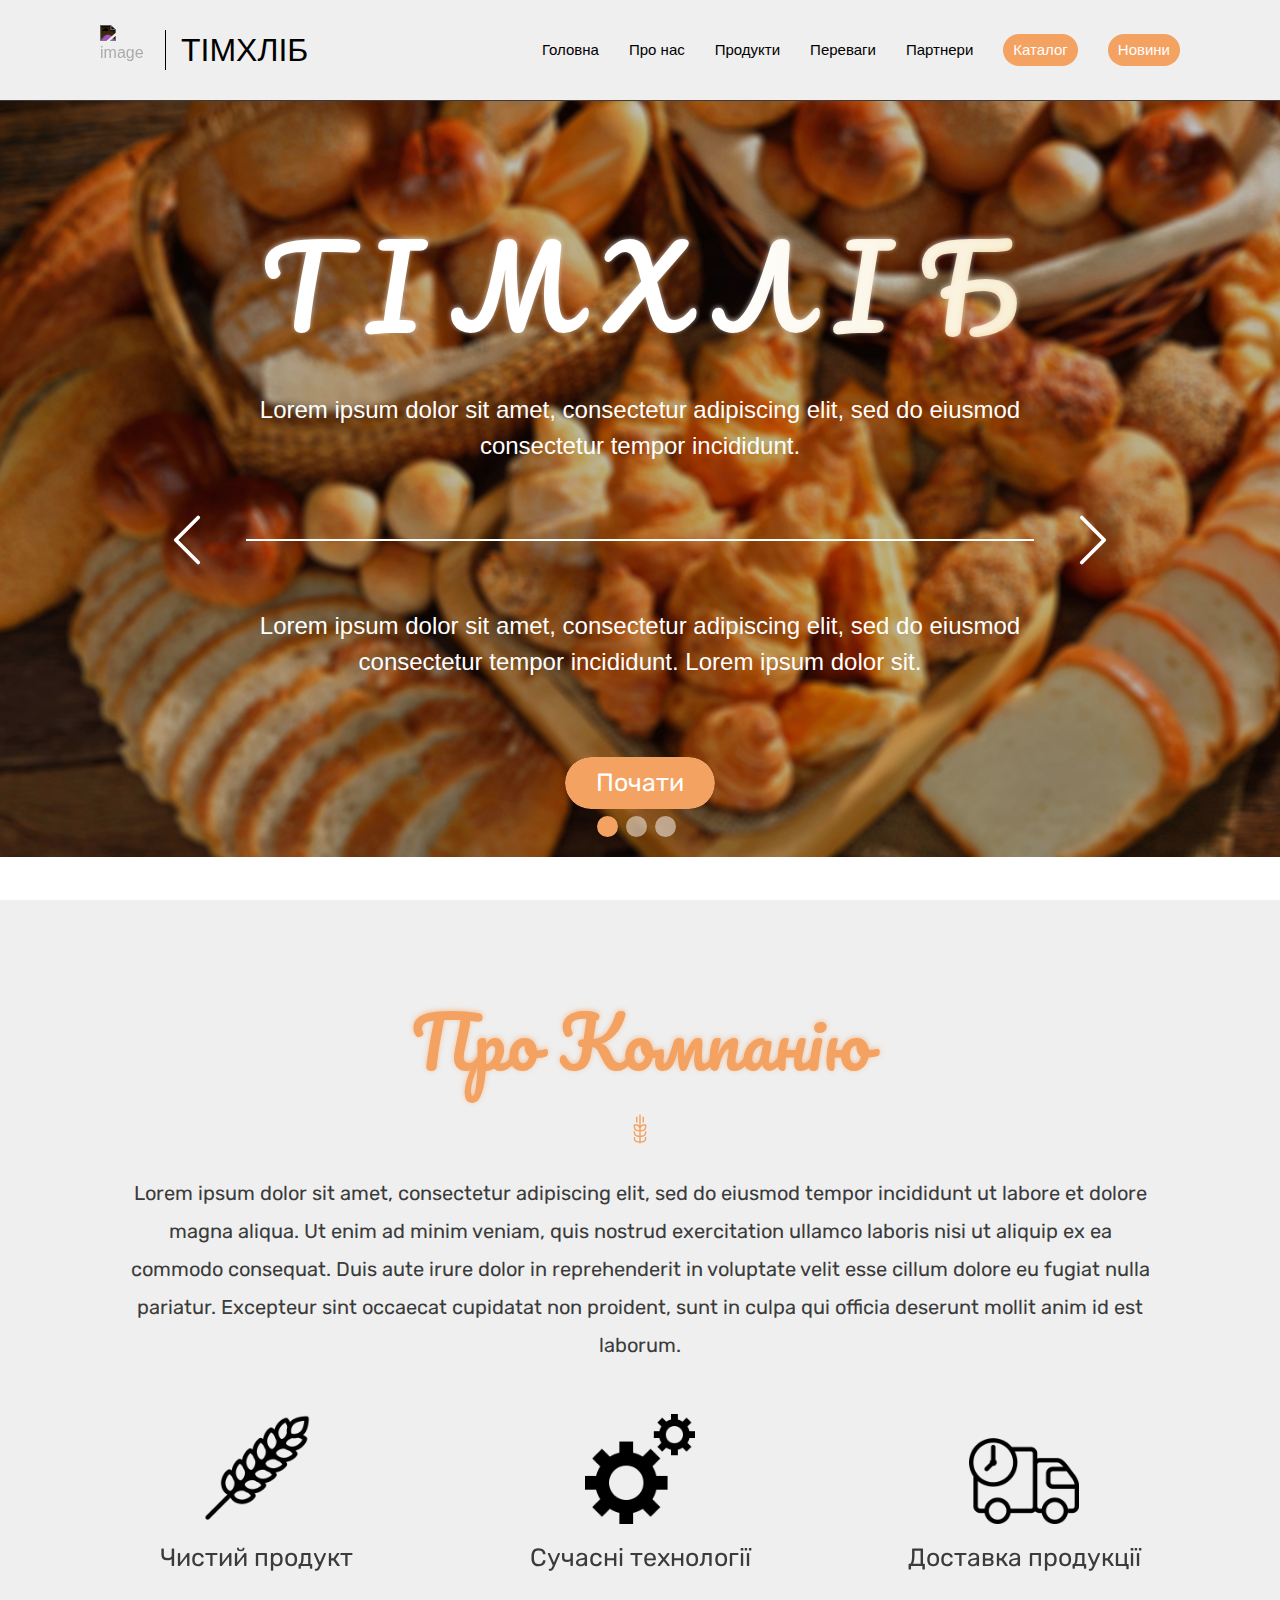
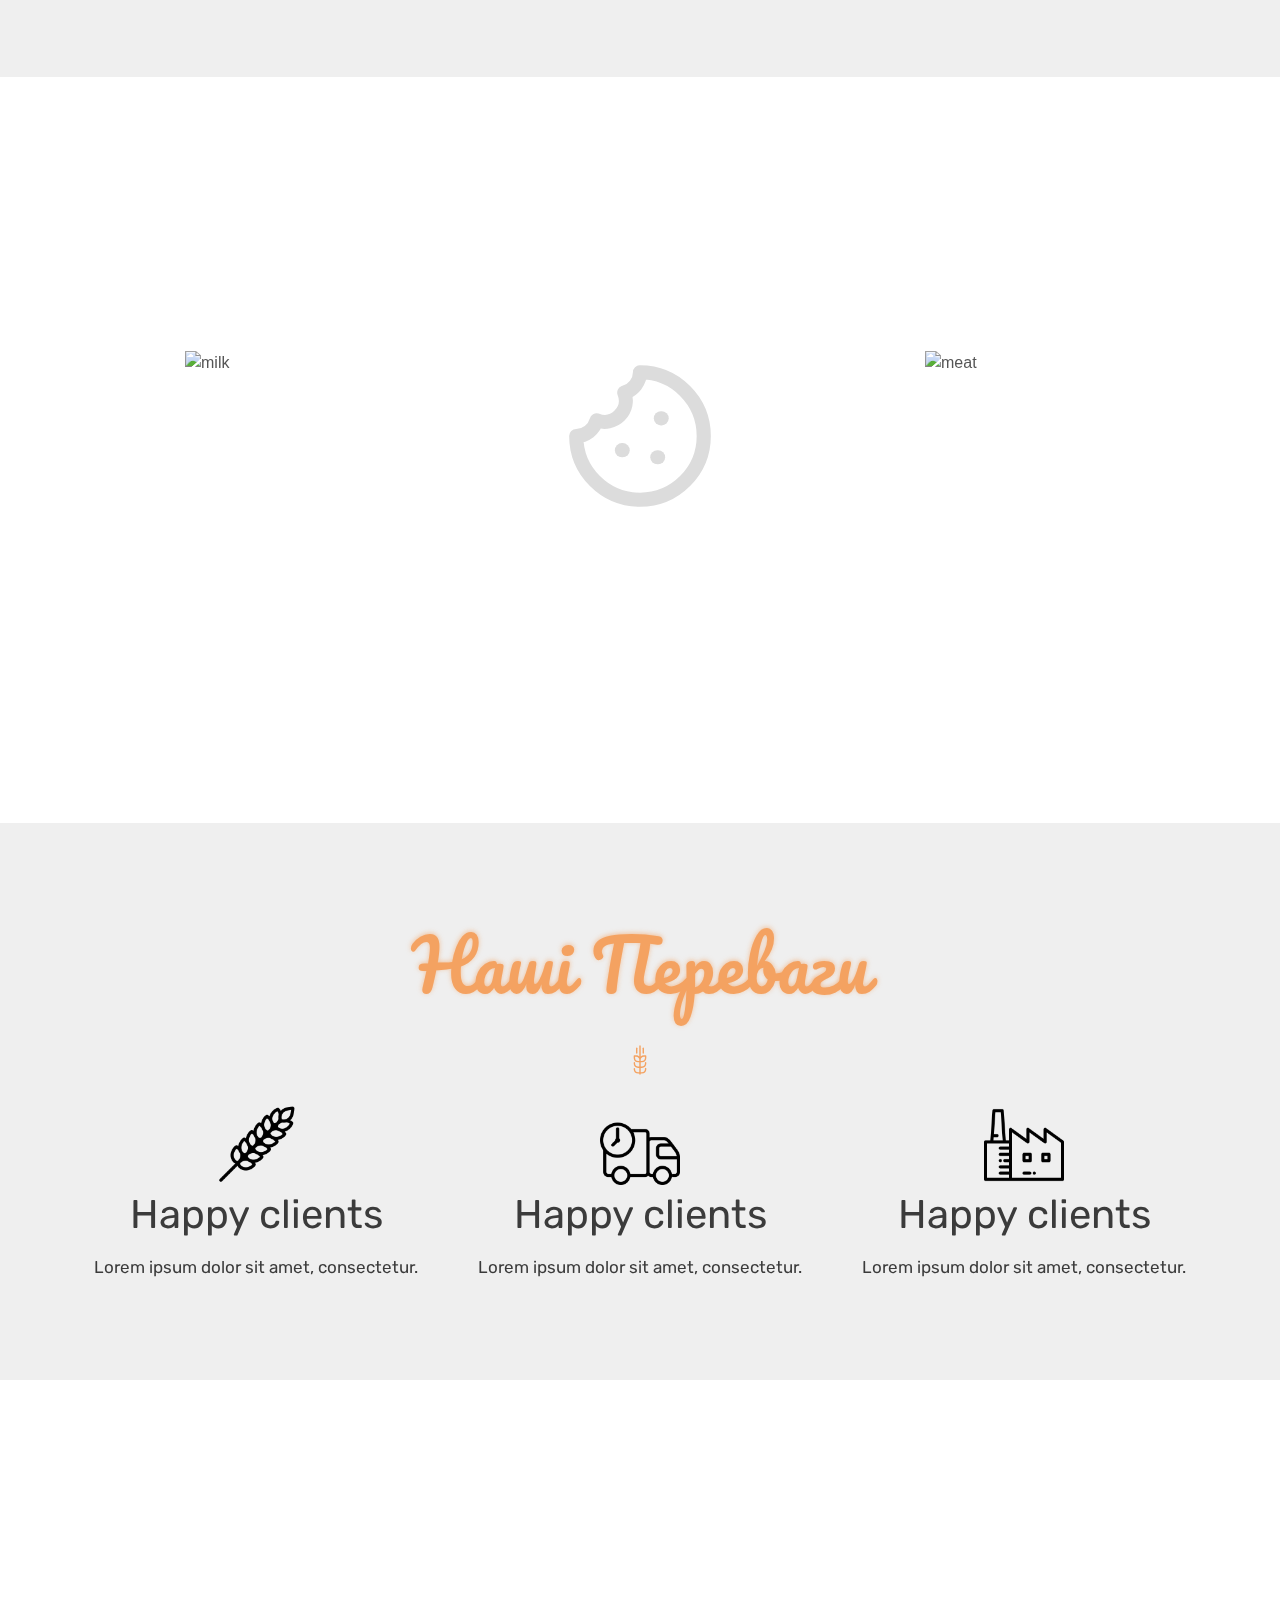
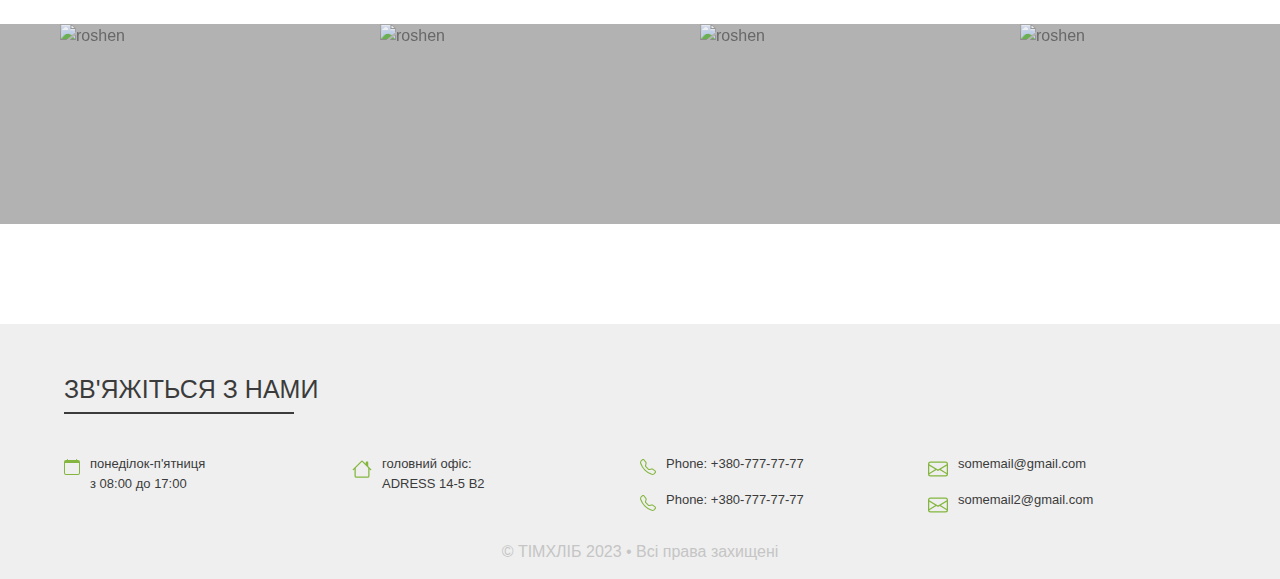
==== index.html @ 263d8b92 "start button func & delete telegram row" ====
<!DOCTYPE html>
<html lang="ua">
<head>
    <title>TIMHLIB</title>
    <meta name="viewport" content="width=device-width, initial-scale=1.0"/>
    <meta charset="utf-8">
    <link
            rel="stylesheet"
            href="https://fonts.googleapis.com/css2?family=Rubik:ital,wght@0,300;0,400;0,500;0,600;0,700;0,800;0,900;1,300;1,400;1,500;1,600;1,700;1,800;1,900&amp;display=swap"
            data-tag="font">
    <link
            rel="stylesheet"
            href="https://fonts.googleapis.com/css2?family=Pacifico&amp;display=swap"
            data-tag="font">
    <link href="css/home.css" rel="stylesheet">
    <link href="lib/bootstrap/bootstrap.min.css" rel="stylesheet">
    <link rel="stylesheet" href="lib/swiper/swiper.min.css">
</head>
<body>
<div>
    <div id="mobile-blackout"></div>
    <div class="header-container">
        <div class="home-navbar">
            <div id="mobile-navbar">
                <div data-href="head" class="mobile-navbar-link">Головна</div>
                <div data-href="about-us" class="mobile-navbar-link">Про нас</div>
                <div data-href="products" class="mobile-navbar-link">Продукти</div>
                <div data-href="benefits" class="mobile-navbar-link">Переваги</div>
                <div data-href="clients" class="mobile-navbar-link">Клієнти</div>
                <div href="#" class="mobile-page-button">Каталог</div>
                <div href="#" class="mobile-page-button">Новини</div>
            </div>
            <header class="home-navbar-interactive">
                <div id="logo" class="home-branding" data-href="head">
                    <img alt="image" src="img/logo2.png" class="home-logo" data-href="head">
                    <span class="logo-verline" data-href="head"></span>
                    <span class="home-company" data-href="head">ТІМХЛІБ</span>
                </div>
                <div class="home-items">
                    <div class="home-links" id="navbar">
                        <div data-href="head" class="navbar-link">Головна</div>
                        <div data-href="about-us" class="navbar-link">Про нас</div>
                        <div data-href="products" class="navbar-link">Продукти</div>
                        <div data-href="benefits" class="navbar-link">Переваги</div>
                        <div data-href="clients" class="navbar-link">Партнери</div>
                    </div>
                    <a href="#" class="page-button">Каталог</a>
                    <a href="#" class="page-button">Новини</a>
                </div>
                <div id="mobile-burger">
                    <span></span>
                </div>
            </header>
        </div>
        <div class="carousel-main-page-div" id="head">
            <div id="carouselExampleIndicators" class="carousel slide carousel-fade">
                <div class="carousel-inner">
                    <div class="carousel-item active">
                        <header class="header-hero">
                            <div class="header-wrapper">
                                <h1 class="header-title">
                                    Т І М Х Л І Б
                                </h1>
                                <h2 class="header-description">
                                    Lorem ipsum dolor sit amet, consectetur adipiscing elit, sed do
                                    eiusmod consectetur tempor incididunt.
                                </h2>
                                <div class="header-middle-control">
                                    <button class="carousel-control-prev" type="button"
                                            data-bs-target="#carouselExampleIndicators"
                                            data-bs-slide="prev">
                                        <span class="carousel-control-prev-icon" aria-hidden="true"></span>
                                    </button>
                                    <div class="head_separator" id="head_separator"></div>
                                    <button class="carousel-control-next" id="header-next-button" type="button"
                                            data-bs-target="#carouselExampleIndicators"
                                            data-bs-slide="next">
                                        <span class="carousel-control-next-icon" aria-hidden="true"></span>
                                    </button>
                                </div>

                                <p class="description_text">
                                    Lorem ipsum dolor sit amet, consectetur adipiscing elit, sed do
                                    eiusmod consectetur tempor incididunt.&nbsp;Lorem ipsum dolor
                                    sit.
                                </p>
                                <div class="header-start">
                                    <button class="start_button" data-href="about-us">
                                        <span data-href="about-us">Почати</span>
                                    </button>
                                </div>
                            </div>
                        </header>
                    </div>
                    <div class="carousel-item">
                        <header class="header-hero-2">
                            <div class="header-wrapper">
                                <h1 class="header-title">
                                    <span>Т І М Х Л І Б</span>
                                </h1>
                                <h2 class="header-description">
                                    Lorem ipsum dolor sit amet, consectetur adipiscing elit, sed do
                                    eiusmod consectetur tempor incididunt Lorem, ipsum dolor sit amet..
                                </h2>
                                <div class="header-middle-control">
                                    <button class="carousel-control-prev" type="button"
                                            data-bs-target="#carouselExampleIndicators"
                                            data-bs-slide="prev">
                                        <span class="carousel-control-prev-icon" aria-hidden="true"></span>
                                    </button>
                                    <div class="head_separator" style="width: 100% !important;"></div>
                                    <button class="carousel-control-next" type="button"
                                            data-bs-target="#carouselExampleIndicators"
                                            data-bs-slide="next">
                                        <span class="carousel-control-next-icon" aria-hidden="true"></span>
                                    </button>
                                </div>
                                <p class="description_text">
                                    Lorem ipsum dolor sit amet, consectetur adipiscing elit, sed do
                                    eiusmod consectetur tempor incididunt.&nbsp;Lorem ipsum dolor
                                    sit.
                                </p>
                                <div class="header-start">
                                    <button class="start_button" data-href="about-us">
                                        <span data-href="about-us">Почати</span>
                                    </button>
                                </div>
                            </div>
                        </header>
                    </div>
                    <div class="carousel-item">
                        <header class="header-hero-3">
                            <div class="header-wrapper">
                                <h1 class="header-title">
                                    <span>Т І М Х Л І Б</span>
                                </h1>
                                <h2 class="header-description">
                                    Lorem ipsum dolor sit amet, consectetur adipiscing elit, sed do
                                    eiusmod consectetur tempor incididunt. Lorem ipsum dolor sit amet consectetur.
                                </h2>
                                <div class="header-middle-control">
                                    <button class="carousel-control-prev" type="button"
                                            data-bs-target="#carouselExampleIndicators"
                                            data-bs-slide="prev">
                                        <span class="carousel-control-prev-icon" aria-hidden="true"></span>
                                    </button>
                                    <div class="head_separator" style="width: 100% !important;"></div>
                                    <button class="carousel-control-next" type="button"
                                            data-bs-target="#carouselExampleIndicators"
                                            data-bs-slide="next">
                                        <span class="carousel-control-next-icon" aria-hidden="true"></span>
                                    </button>
                                </div>
                                <p class="description_text">
                                    Lorem ipsum dolor sit amet, consectetur adipiscing elit, sed do
                                    eiusmod consectetur tempor incididunt.&nbsp;Lorem ipsum dolor
                                    sit.
                                </p>
                                <div class="header-start">
                                    <button class="start_button" data-href="about-us">
                                        <span data-href="about-us">Почати</span>
                                    </button>
                                </div>
                            </div>
                        </header>
                    </div>
                    <div class="header-down-control-panel">
                        <button class="carousel-control-prev"
                                data-bs-target="#carouselExampleIndicators"
                                data-bs-slide="prev">
                            <span class="carousel-control-prev-icon"></span>
                        </button>
                        <div class="carousel-indicators">
                            <button class="active carousel-indicator" data-bs-target="#carouselExampleIndicators" data-bs-slide-to="0" aria-current="true" aria-label="Slide 1"></button>
                            <button class="carousel-indicator" data-bs-target="#carouselExampleIndicators" data-bs-slide-to="1" aria-label="Slide 2"></button>
                            <button class="carousel-indicator" data-bs-target="#carouselExampleIndicators" data-bs-slide-to="2" aria-label="Slide 3"></button>
                        </div>
                        <button class="carousel-control-next" type="button"
                                data-bs-target="#carouselExampleIndicators"
                                data-bs-slide="next">
                            <span class="carousel-control-next-icon"></span>
                        </button>
                    </div>
                </div>
            </div>
        </div>
        <div class="section_wrapper white-section" id="about-us">
            <div class="about-us-content">
                <h1 class="title-black-section">Про Компанiю</h1>
                <div class="separator" id="about-us-separator">
                    <div class="left_separator"></div>
                    <img src="./img/separator_icon.svg" alt="wheat">
                    <div class="right_separator"></div>
                </div>
                <p class="about-us-paragraph">
                    Lorem ipsum dolor sit amet, consectetur adipiscing elit, sed do
                    eiusmod tempor incididunt ut labore et dolore magna aliqua. Ut
                    enim ad minim veniam, quis nostrud exercitation ullamco laboris
                    nisi ut aliquip ex ea commodo consequat. Duis aute irure dolor
                    in reprehenderit in voluptate velit esse cillum dolore eu fugiat
                    nulla pariatur. Excepteur sint occaecat cupidatat non proident,
                    sunt in culpa qui officia deserunt mollit anim id est laborum.
                </p>
            </div>
            <div class="swiper about-swiper">
                <div class="about-company-container swiper-wrapper">
                    <div class="about-us-item swiper-slide">
                        <img
                                alt="image"
                                src="./img/check.png"
                                class="about_us_icon"
                        />
                        <span class="about_icon_description">Контроль Якості</span>
                    </div>
                    <div class="about-us-item swiper-slide">
                        <img
                                alt="image"
                                src="./img/wheat.png"
                                class="about_us_icon"
                        />
                        <span class="about_icon_description about-us-text02">Чистий продукт</span>
                    </div>
                    <div class="about-us-item swiper-slide">
                        <img
                                alt="image"
                                src="./img/gears.png"
                                class="about_us_icon"
                        />
                        <span class="about_icon_description about-us-text03">Сучасні технології</span>
                    </div>
                    <div class="about-us-item swiper-slide">
                        <img
                                alt="image"
                                src="./img/truck.png"
                                class="about_us_icon"
                        />
                        <span class="about_icon_description">Доставка продукцiї</span>
                    </div>
                    <div class="about-us-item swiper-slide">
                        <img
                                alt="image"
                                src="./img/bag.png"
                                class="about_us_icon"
                        />
                        <span class="about_icon_description">Роздрібні продажі</span>
                    </div>
                    <div class="about-us-item swiper-slide">
                        <img
                                alt="image"
                                src="./img/factory.png"
                                class="about_us_icon"
                        />
                        <span class="about_icon_description">Виробництво продукiї</span>
                    </div>
                    <div class="about-us-item swiper-slide">
                        <img
                                alt="image"
                                src="./img/containers.png"
                                class="about_us_icon"
                        />
                        <span class="about_icon_description">Логiстичнi центри</span>
                    </div>
                    <div class="about-us-item swiper-slide">
                        <img
                                alt="image"
                                src="./img/loader.png"
                                class="about_us_icon"
                        />
                        <span class="about_icon_description">Оптовi продажi</span>
                    </div>
                </div>
            </div>
        </div>
        <div class="section_wrapper" id="products">
            <h1 class="title-image-section">Наші Продукти</h1>
            <div class="products-wrapper">
                <div class="product">
                    <img alt="milk" src="img/bread.svg" class="product-image" draggable="false">
                    <span class="product_description">
                        хлібобулочна
                        промисловість
                    </span>
                    <div class="product-separator"></div>
                </div>
                <div class="product">
                    <img alt="ice-cream" src="img/cake.svg" class="product-image">
                    <span class="product_description">
                        кондитерська
                        промисловість
                    </span>
                    <div class="product-separator"></div>
                </div>
                <div class="product">
                    <img alt="meat" src="img/meat.svg" class="product-image" draggable="false">
                    <span class="product_description">
                        м’ясна
                        промисловість
                    </span>
                    <div class="product-separator"></div>
                </div>
            </div>
        </div>
        <div class="section_wrapper white-section" id="benefits">
            <h1 class="title-black-section">Наші Переваги</h1>
            <div class="separator" id="benefits-separator">
                <div class="left_separator"></div>
                <img src="./img/separator_icon.svg" alt="wheat">
                <div class="right_separator"></div>
            </div>
            <div class="benefit-wrapper swiper benefits-swiper">
                <div class="swiper-wrapper">
                    <div class="benefit swiper-slide">
                        <img alt="image" src="./img/bag.png" class="benefit-img">
                        <span class="benefit-title">Happy clients</span>
                        <span class="benefit-description">
                     Lorem ipsum dolor sit amet, consectetur.
                     </span>
                    </div>
                    <div class="benefit swiper-slide">
                        <img alt="image" src="./img/wheat.png" class="benefit-img">
                        <span class="benefit-title">Happy clients</span>
                        <span class="benefit-description">
                   Lorem ipsum dolor sit amet, consectetur.
                     </span>
                    </div>
                    <div class="benefit swiper-slide">
                        <img alt="image" src="./img/truck.png" class="benefit-img">
                        <span class="benefit-title">Happy clients</span>
                        <span class="benefit-description">
                    Lorem ipsum dolor sit amet, consectetur.
                     </span>
                    </div>
                    <div class="benefit swiper-slide">
                        <img alt="image" src="./img/factory.png" class="benefit-img">
                        <span class="benefit-title">Happy clients</span>
                        <span class="benefit-description">
                     Lorem ipsum dolor sit amet, consectetur.
                     </span>
                    </div>
                    <div class="benefit swiper-slide">
                        <img alt="image" src="./img/containers.png" class="benefit-img">
                        <span class="benefit-title">Happy clients</span>
                        <span class="benefit-description">
                    Lorem ipsum dolor sit amet, consectetur.
                     </span>
                    </div>
                </div>
            </div>
        </div>
        <div class="section_wrapper" id="clients">
            <h1 class="title-image-section">Наші Партнери</h1>
            <div class="clients-background swiper clients-swiper">
                <div class="swiper-wrapper">
                    <div class="swiper-slide clients-block">
                        <img class="clients-img" alt="roshen" src="./img/companies/roshen.svg">
                    </div>
                    <div class="swiper-slide clients-block">
                        <img class="clients-img" alt="roshen" src="./img/companies/roshen.svg">
                    </div>
                    <div class="swiper-slide clients-block">
                        <img class="clients-img" alt="roshen" src="./img/companies/roshen.svg">
                    </div>
                    <div class="swiper-slide clients-block">
                        <img class="clients-img" alt="roshen" src="./img/companies/roshen.svg">
                    </div>
                    <div class="swiper-slide clients-block">
                        <img class="clients-img" alt="roshen" src="./img/companies/roshen.svg">
                    </div>
                    <div class="swiper-slide clients-block">
                        <img class="clients-img" alt="roshen" src="./img/companies/roshen.svg">
                    </div>
                    <div class="swiper-slide clients-block">
                        <img class="clients-img" alt="roshen" src="./img/companies/roshen.svg">
                    </div>
                    <div class="swiper-slide clients-block">
                        <img class="clients-img" alt="roshen" src="./img/companies/roshen.svg">
                    </div>
                    <div class="swiper-slide clients-block">
                        <img class="clients-img" alt="roshen" src="./img/companies/roshen.svg">
                    </div>
                </div>
            </div>
        </div>
        <div class="section_wrapper section_footer white-section">
            <div class="footer_content">
                <h3 class="footer_title">
                    ЗВ'ЯЖІТЬСЯ З НАМИ
                </h3>
                <div class="footer_contacts">
                    <div class="footer_contacts_item">
                        <img src="./img/calendar.svg" alt="calendar">
                        <p>понеділок-п'ятниця <br/>з 08:00 до 17:00</p>
                    </div>
                    <div class="footer_contacts_item">
                        <img src="./img/house.svg" alt="house" style="width: 20px; height: 20px">
                        <p>головний офіс: <br/>
                            ADRESS 14-5 B2
                        </p>
                    </div>
                    <div>
                        <div class="footer_contacts_item">
                            <img src="./img/telephoneGreen.svg" alt="calendar">
                            <p>Phone: +380-777-77-77</p>
                        </div>
                        <div class="footer_contacts_item">
                            <img src="./img/telephoneGreen.svg" alt="calendar">
                            <p>Phone: +380-777-77-77</p>
                        </div>
                    </div>
                    <div>
                        <div class="footer_contacts_item">
                            <img src="./img/envelope.svg" alt="house" style="width: 20px; height: 20px">
                            <p>somemail@gmail.com</p>
                        </div>
                        <div class="footer_contacts_item">
                            <img src="./img/envelope.svg" alt="house" style="width: 20px; height: 20px">
                            <p>somemail2@gmail.com</p>
                        </div>
                    </div>
                </div>
                <div class="footer_license">© ТІMХЛІБ 2023 • Всі права захищені</div>
            </div>
        </div>
    </div>
    <script src="lib/bootstrap/bootstrap.min.js"></script>
    <script src="lib/swiper/swiper.min.js"></script>
    <script src="js/index.js"></script>
</body>
</html>
---- css/home.css ----
a {
    text-decoration: none !important;
}

button {
    padding: 0;
    border: none;
    background: none;
}

.section_wrapper {
    width: 100%;
    display: flex;
    position: relative;
    align-items: center;
    flex-direction: column;
    padding: 100px 0;
}

.header-hero, .header-hero-2, .header-hero-3 {
    width: 100%;
    height: 100%;
    display: flex;
    position: relative;
    align-items: center;
    flex-direction: column;
    background-size: cover;
    background-position: center center;
    background-attachment: fixed;
    background-repeat: no-repeat;
    overflow: hidden;
}

.header-hero {
    background-image: url(../img/home-bg-img-1.jpg);
}

.header-hero-2 {
    background-image: url(../img/home-bg-img-2.jpg);
}

.header-hero-3 {
    background-image: url(../img/home-bg-img-3.jpg);
}

.header-middle-control {
    width: 100%;
    display: flex;
    align-items: center;
}

.logo-verline {
    margin-left: 15px;
    margin-right: 5px;
    width: 1px;
    height: 40px;
    background-color: #000;
}

.head_separator {
    width: 0;
    height: 2px;
    background-color: #fff;
    transition: width 2s ease;
    margin: 35px auto;
}

.carousel-main-page-div {
    width: 100%;
    height: 100vh;
}

.carousel-control-prev, .carousel-control-next {
    position: static !important;
}

#carouselExampleIndicators {
    height: 100%;
}

.white-section {
    background-color: #efefef
}

.header-wrapper {
    display: flex;
    gap: 32px;
    align-items: flex-start;
    flex-direction: column;
    margin-top: 220px;
    width: 80%;
    z-index: 2;
}

.header-title {
    font-family: Pacifico;
    font-style: normal;
    font-size: 128px;
    align-self: center;
    text-align: center;
    font-weight: normal;
    text-transform: uppercase;
    transition: 0.2s;

    background: linear-gradient(to right, #FFF 30%, #e9c46a 60%, #FFF 70%);
    text-shadow: 0 -1px 5px rgba(255, 255, 255, 0.6);
    background-size: 200% auto;

    color: #000;
    background-clip: text;
    text-fill-color: transparent;
    -webkit-background-clip: text;
    -webkit-text-fill-color: transparent;

    animation: shine 5s linear infinite;
}

@keyframes shine {
    to {
        background-position: 200% center;
    }
}

.header-description {
    color: rgb(255, 255, 255);
    width: 100%;
    font-size: 24px;
    max-width: 800px;
    align-self: center;
    text-align: center;
    line-height: 36px;
    border-width: 1px;
}

.description_text {
    width: 80%;
    margin: 0 auto;
    color: rgb(255, 255, 255);
    font-size: 24px;
    text-align: center;
    line-height: 36px;
}

.header-start {
    width: 100%;
    height: 100px;
    display: flex;
    justify-content: center;
    margin-top: 5vh;
}

.start_button {
    cursor: pointer;
    position: relative;
    display: inline-block;
    width: 150px;
    height: 52px;
    margin-left: 12px;
    margin-right: 12px;
    border-radius: 30px;
    overflow: hidden;
}

.start_button::before, .start_button::after {
    content: '';
    position: absolute;
    top: 0;
    left: 0;
    height: 100%;
    width: 100%;
    transition: all 0.4s ease;
    border-radius: 30px;
}

.start_button span {
    font-family: Rubik;
    font-size: 25px;
    position: relative;
    color: #fff;
    margin-top: 15px;
    transition: all 0.7s ease;
}



.start_button::before {
    background: #252525;
    box-shadow: inset 0 0 0 60px #f4a261;
}

.start_button:hover::before {
    box-shadow: inset 0 0 0 0 #252525;
}

.start_button:hover span {
    color: #fff;
    text-shadow: 0 -1px 5px rgba(255, 255, 255, 0.6);
}

.about-us-content {
    width: 80%;
    margin-bottom: 50px;
}

.about-us-paragraph {
    color: #3b3b3b;
    font-family: Rubik;
    width: 80%;
    margin: 0 auto;
    font-size: 20px;
    text-align: center;
    line-height: 38px;
}

.header-container {
    width: 100%;
    display: flex;
    overflow: hidden;
    align-items: center;
    flex-direction: column;
}

.header-down-control-panel {
    width: 200px;
    position: absolute;
    height: auto;
    bottom: 20px;
    display: flex;
    justify-content: center;
    gap: 20px;
    right: calc(50% - 100px);
    z-index: 10;
}

.header-down-control-panel .carousel-control-prev, .header-down-control-panel .carousel-control-next {
    display: none;
    width: 30px !important;
    height: 30px !important;
}

.home-navbar {
    width: 100%;
    display: flex;
    z-index: 100;
    position: fixed;
    align-self: center;
    align-items: center;
    flex-direction: column;
    justify-content: flex-start;
    transition: 0.7s;
    background-color: #efefef !important;
    border-bottom: solid 1px #3b3b3b;
}

.home-navbar-interactive {
    width: 100%;
    display: flex;
    align-items: center;
    padding: 32px 24px;
    justify-content: space-between;
}

.navbar-link {
    color: #000;
    font-size: 20px;
    font-style: normal;
    transition: 0.3s;
    font-weight: 500;
    cursor: pointer;
}

.navbar-link:hover {
    color: #f4a261 !important;
}

.nav-link:hover {
    color: #f4a261 !important;
}

.page-button {
    font-size: 20px;
    font-weight: 500;
    padding: 10px 18px;
    border-radius: 56px;
    color: #fff;
    background-color: #f4a261;
    cursor: pointer;
    transition: 0.3s;
}

.page-button:hover {
    color: #fff;
    background-color: #3b3b3b;
}

.carousel-control-prev, .carousel-control-next {
    opacity: 1 !important;
}

.carousel-control-prev:hover, .carousel-control-next:hover {
    opacity: 0.7 !important;
}

.home-branding {
    display: flex;
    align-items: center;
    flex-direction: row;
    cursor: pointer;
}

.home-logo {
    width: 50px;
    height: 50px;
    object-fit: cover;
    transition: 0.3s;
    filter: invert(100%);
}

.home-branding:hover .home-logo {
    transform: rotate(360deg);
}

.home-company {
    color: #000;
    font-size: 32px;
    font-style: normal;
    font-weight: 500;
    margin-left: 10px;
}

.home-items {
    display: flex;
    align-items: center;
    flex-direction: row;
    gap: 30px;
}

#mobile-burger {
    position: relative;
    transition: 0.3s all;
    width: 40px;
    height: 30px;
    cursor: pointer;
    display: none;
    z-index: 999;
}

#mobile-burger::after, #mobile-burger::before {
    content: '';
    background-color: #3b3b3b;
    position: absolute;
    width: 100%;
    height: 2px;
    transition: 0.3s all;
}

#mobile-burger::before {
    top: calc(100% - 2px);
}

#mobile-burger span {
    background-color: #3b3b3b;
    position: absolute;
    width: 100%;
    height: 2px;
    top: calc(50% - 1px);
    transition: inherit;
}

#mobile-burger.active span {
    transform: scale(0);
}

#mobile-burger.active::before {
    transform: rotate(45deg);
    top: 50%;
}

#mobile-burger.active::after {
    transform: rotate(-45deg);
    bottom: calc(50% - 2px);
}

#mobile-navbar {
    display: none;
    position: fixed;
    width: 60%;
    height: 100vh;
    flex-direction: column;
    align-items: flex-start;
    gap: 40px;
    right: calc(-60%);
    z-index: 998;
    background: #efefef;
    transition: right 0.3s ease;
    padding: 80px 0 0 80px;
    border-left: solid 1px #3b3b3b;

}

#mobile-navbar.active {
    right: 0;
}

.mobile-navbar-link {
    width: 100%;
    color: #3b3b3b;
    font-size: 20px;
    font-style: normal;
    transition: 0.3s;
    font-weight: 500;
    cursor: pointer;
    text-shadow: 0 -1px 2px rgba(155, 155, 155, 0.6);
    margin-left: 18px;
}

.mobile-page-button {
    font-size: 20px;
    font-weight: 500;
    padding: 5px 20px;
    border-radius: 56px;
    color: #fff;
    background-color: #f4a261;
    cursor: pointer;
}

#mobile-blackout {
    position: fixed;
    width: 100vw;
    height: 100vh;
    background: transparent;
    opacity: 0.7;
    z-index: 0;
    transition: all 0.3s ease;
}

#mobile-blackout.active {
    background: #000;
    z-index: 10;
}

.home-links {
    display: flex;
    align-items: center;
    flex-direction: row;
    gap: 30px;
}

.products-wrapper {
    display: flex;
    padding: 30px;
    margin-top: 30px;
    overflow: hidden;
    align-items: flex-start;
    justify-content: flex-start;
    gap: 200px;
}

.product-separator {
    height: 2px;
    background: #fff;
    width: 0;
    transition: width 0.3s ease;
    margin-top: 30px;
}

.product {
    display: flex;
    flex-direction: column;
    align-items: center;
    width: 300px;
    cursor: pointer;
}

.product_description {
    color: #fff;
    font-size: 40px;
    text-align: center;
    margin-top: 20px;
    font-family: Rubik;
    transition: 0.3s all;
}

.product-image {
    width: 200px;
    height: 200px;
    transition: 0.3s;
    cursor: pointer;
}

.product:hover .product-image {
    transform: rotate(360deg);
}

.product:hover .product-separator {
    width: 100%;
}

.benefit-wrapper {
    flex: 0 0 auto;
    width: 70%;
    display: flex;
    align-items: center;
    justify-content: center;
}

.benefit {
    display: flex;
    flex-direction: column;
    align-items: center;
}

#benefits-separator {
    width: 80%;
}

.benefit-img {
    width: 80px;
    height: 80px;
}

.benefit-title {
    font-family: Rubik;
    font-size: 40px;
    text-align: center;
    color: #3b3b3b;
}

.benefit-description {
    font-family: Rubik;
    color: #3b3b3b;
    font-size: 17px;
    margin-top: 10px;
    text-align: center;
}

#AboutCompany {
    width: 100%;
}

.section_footer {
    padding: 50px 0 0 0 !important;
    color: #fff;
}

.footer_content {
    width: 65%;
}

.footer_title {
    font-size: 25px;
    font-weight: 500;
    text-align: left;
    position: relative;
    padding-bottom: 20px;
    margin-bottom: 30px;
    color: #3b3b3b;
}

.footer_title::after {
    position: absolute;
    display: block;
    content: '';
    bottom: 10px;
    width: 20%;
    height: 2px;
    background-color: #3b3b3b;
}

.footer_contacts {
    display: grid;
    grid-template-columns: repeat(4, 1fr);
    align-items: start;
}

.footer_contacts_item {
    display: flex;
    align-items: flex-start;
    gap: 10px;
    width: 210px;
}

.footer_contacts_item img {
    margin-top: 5px;
}

.footer_contacts_item p {
    color: #3b3b3b;
}

.footer_license {
    text-align: center;
    color: #c5c5c5;
    padding: 15px;
}

.sample-slider .swiper-wrapper {
    transition-timing-function: linear;
}

.about-swiper {
    width: 70%;
}

.about_us_icon {
    width: 110px;
    height: 110px;
    margin: 0 !important;
}

.about-us-item {
    display: flex;
    flex-direction: column;
    width: 170px;
    align-items: center;
}

.about_icon_description {
    font-size: 25px;
    margin-top: 15px;
    text-align: center;
    font-family: Rubik;
    color: #3b3b3b;
}

.inDrag {
    cursor: grabbing !important;
}

.separator {
    width: 100%;
    display: flex;
    align-items: center;
    margin: 30px 0;
    justify-content: center;
}

.left_separator, .right_separator {
    width: 0;
    height: 1px;
    background-color: #2d2d2d;
    transition: width 3s;
    transition-timing-function: ease;
}

.separator img {
    width: 30px;
    height: 30px;
}

.clients-background {
    width: 100%;
    height: 200px;
    margin-top: 30px;
    background: rgba(0, 0, 0, 0.3);
}

.clients-block {
    display: flex;
    align-items: center;
    justify-content: center
}

.clients-img {
    width: 200px;
    height: 200px;
    opacity: 0.8;
}

#products {
    background-image: url(../img/home-bg-img-4.jpg);
    background-repeat: no-repeat;
    background-size: cover;
    background-attachment: fixed;
}

#clients {
    width: 100%;
    background-image: url(../img/home-bg-img-5.jpg);
    background-repeat: no-repeat;
    background-position: bottom;
    background-size: cover;
    background-attachment: fixed;
}

.title-black-section {
    font-family: Pacifico;
    font-style: normal;
    text-align: center;
    color: #f4a261;
    text-shadow: 0 -1px 5px rgba(244, 162, 97, 0.6);
    font-size: 70px;
    font-weight: 400;
}

.title-image-section {
    font-family: Pacifico;
    font-style: normal;
    text-align: center;
    color: #fff;
    text-shadow: 0 -1px 5px rgba(255, 255, 255, 0.6);
    font-size: 70px;
    font-weight: 400;
    margin-bottom: 30px;
}

.carousel-indicators [data-bs-target] {
    border: none !important;
    height: 21px !important;
    width: 21px !important;
    background-color: #fff !important;
    margin-left: 0px !important;
}

.carousel-indicators .active {
    background-color: #f4a261 !important;
}

.carousel-control-next-icon, .carousel-control-prev-icon {
    width: 60px !important;
    height: 60px !important;
}

.home-navbar-interactive {
    padding: 24px 150px;
}

@media (max-width: 1440px) {
    .home-navbar-interactive {
        padding: 25px 100px;
    }

    .navbar-link {
        font-size: 15px;
    }

    .page-button {
        font-size: 15px;
        padding: 5px 10px;
    }

    .header-title {
        font-size: 110px;
    }

    .about-swiper {
        width: 90%;
    }

    .about-us-paragraph {
        width: 100%;
    }

    .products-wrapper {
        gap: 70px;
    }

    .product-image {
        width: 170px;
        height: 170px;
    }

    .benefit-wrapper {
        width: 90%;
    }

    .footer_content {
        width: 90%;
    }

    .footer_contacts_item p {
        font-size: 13px;
    }
}

@media (max-width: 1024px) {

    .home-navbar-interactive {
        padding: 25px 40px;
    }

    .home-items {
        gap: 15px;
    }

    .home-links {
        gap: 15px;
    }

    .navbar-link {
        font-size: 13px;
    }

    .header-title {
        font-size: 88px;
    }

    .header-wrapper {
         margin-top: 200px;
     }

    .header-description, .description_text {
        font-size: 20px;
    }

    .about-us-paragraph {
        font-size: 17px;
    }

    .about_us_icon {
        width: 90px;
        height: 90px;
    }

    .section_wrapper {
        padding: 70px 0;
    }

    .about_icon_description {
        font-size: 21px;
    }

    .product-image {
        width: 130px;
        height: 130px;
    }

    .products-wrapper {
        gap: 0;
    }

    .product {
        width: 250px;
    }

    .product_description {
        font-size: 30px;
    }

    #benefits-separator {
        width: 80%;
    }

    .footer_contacts_item {
        width: 200px;
    }

    .footer_contacts {
        grid-template-columns: repeat(2, 1fr);
        grid-template-rows: repeat(2, 1fr);
        justify-items: center;
        align-items: center;
        margin-bottom: 20px;
    }

    .footer_contacts_item:nth-child(5) {
        grid-column-start: 1;
        grid-column-end: 3;
    }

    .footer_contacts_item p {
        font-size: 16px;
    }

    .footer_license {
        padding: 0 15px 15px 15px;
    }
}

@media (max-width: 768px) {
    .section_wrapper {
        padding: 50px 0;
    }

    .separator img {
        width: 25px;
        height: 25px;
    }

    .title-black-section, .title-image-section {
        font-size: 50px;
    }

    .header-wrapper {
        margin-top: 180px;
    }

    #mobile-burger {
        display: block;
    }

    .home-items {
        display: none;
    }

    #mobile-navbar {
        display: flex;
    }

    .about_icon_description {
        font-size: 15px;
    }

    .header-wrapper {
        width: 90%;
    }

    .header-title {
        font-size: 55px;
    }

    .head_separator {
        margin: 0 auto;
    }

    .header-description, .description_text {
        font-size: 15px;
    }

    .about-us-content {
        width: 90%;
    }

    .about-us-paragraph {
        font-size: 14px;
        line-height: 25px;
    }

    .about_us_icon, .benefit-img {
        width: 70px;
        height: 70px;
    }

    .products-wrapper {
        flex-direction: column;
        gap: 20px;
        padding: 0;
    }

    .benefit-title {
        font-size: 25px;
    }

    .benefit-description {
        font-size: 13px;
        width: 80%;
    }

    .clients-background {
        height: 150px;
    }

    .clients-img {
        width: 150px;
        height: 150px;
    }

    .footer_contacts_item p {
        font-size: 13px;
    }

    .footer_content {
        width: 95%;
    }

    .footer_contacts_item {
        margin-left: 30px;
    }

    .footer_title::after {
        width: 30%;
    }

}

@media (max-width: 550px) {
    .footer_title {
        text-align: center;
    }

    .footer_title::after {
        right: calc(50% - 15%);
    }

    .header-hero, .header-hero-2, .header-hero-3, #products, #clients {
        background-attachment: scroll;
    }

    .about_icon_description {
        font-size: 17px;
    }

    #products {
        background-position: 25% 70%;
    }

    .header-wrapper {
        margin-top: 150px;
    }

    #mobile-navbar {
        padding-left: 50px;
    }
}

@media (max-width: 425px) {

    .home-navbar-interactive {
        padding: 25px 16px;
    }

    .separator img {
        width: 20px;
        height: 20px;
    }

    .header-middle-control .carousel-control-next, .header-middle-control .carousel-control-prev {
        display: none;
    }

    .header-down-control-panel .carousel-control-prev, .header-down-control-panel .carousel-control-next {
        display: block;
    }

    .header-down-control-panel .carousel-control-prev-icon, .header-down-control-panel .carousel-control-next-icon {
        width: 30px !important;
        height: 30px !important;
    }

    .header-title {
        font-size: 45px;
    }

    .description_text {
        width: 100%;
    }

    .header-description, .description_text {
        font-size: 14px;
    }

    .separator {
        margin: 15px 0;
    }

    .section_wrapper {
        padding: 40px 0;
    }

    .about_us_icon, .benefit-img {
        width: 50px;
        height: 50px;
    }

    .about_icon_description {
        font-size: 17px;
    }

    .title-black-section, .title-image-section {
        font-size: 40px;
    }

    .benefit-title {
        font-size: 20px;
    }

    .benefit-description {
        margin-top: 0;
    }

    .benefit-description {
        font-size: 10px;
    }

    .clients-background {
        height: 100px;
    }

    .clients-img {
        width: 100px;
        height: 100px;
    }

    .footer_contacts_item {
        margin-left: 15px;
    }

    .footer_contacts_item {
        width: 180px;
    }
}

@media (max-width: 375px) {
    #mobile-navbar {
        padding-left: 30px;
    }

    .header-title {
        font-size: 40px;
    }

    .about_icon_description {
        width: 80%;
    }

    .footer_contacts_item img {
        width: 10px !important  ;
        height: 10px !important;
    }


    .footer_contacts_item {
        width: 150px;
        margin-left: 5px;
    }

    .footer_contacts_item p {
        font-size: 12px;
    }

    .footer_license {
        font-size: 10px;
    }
}
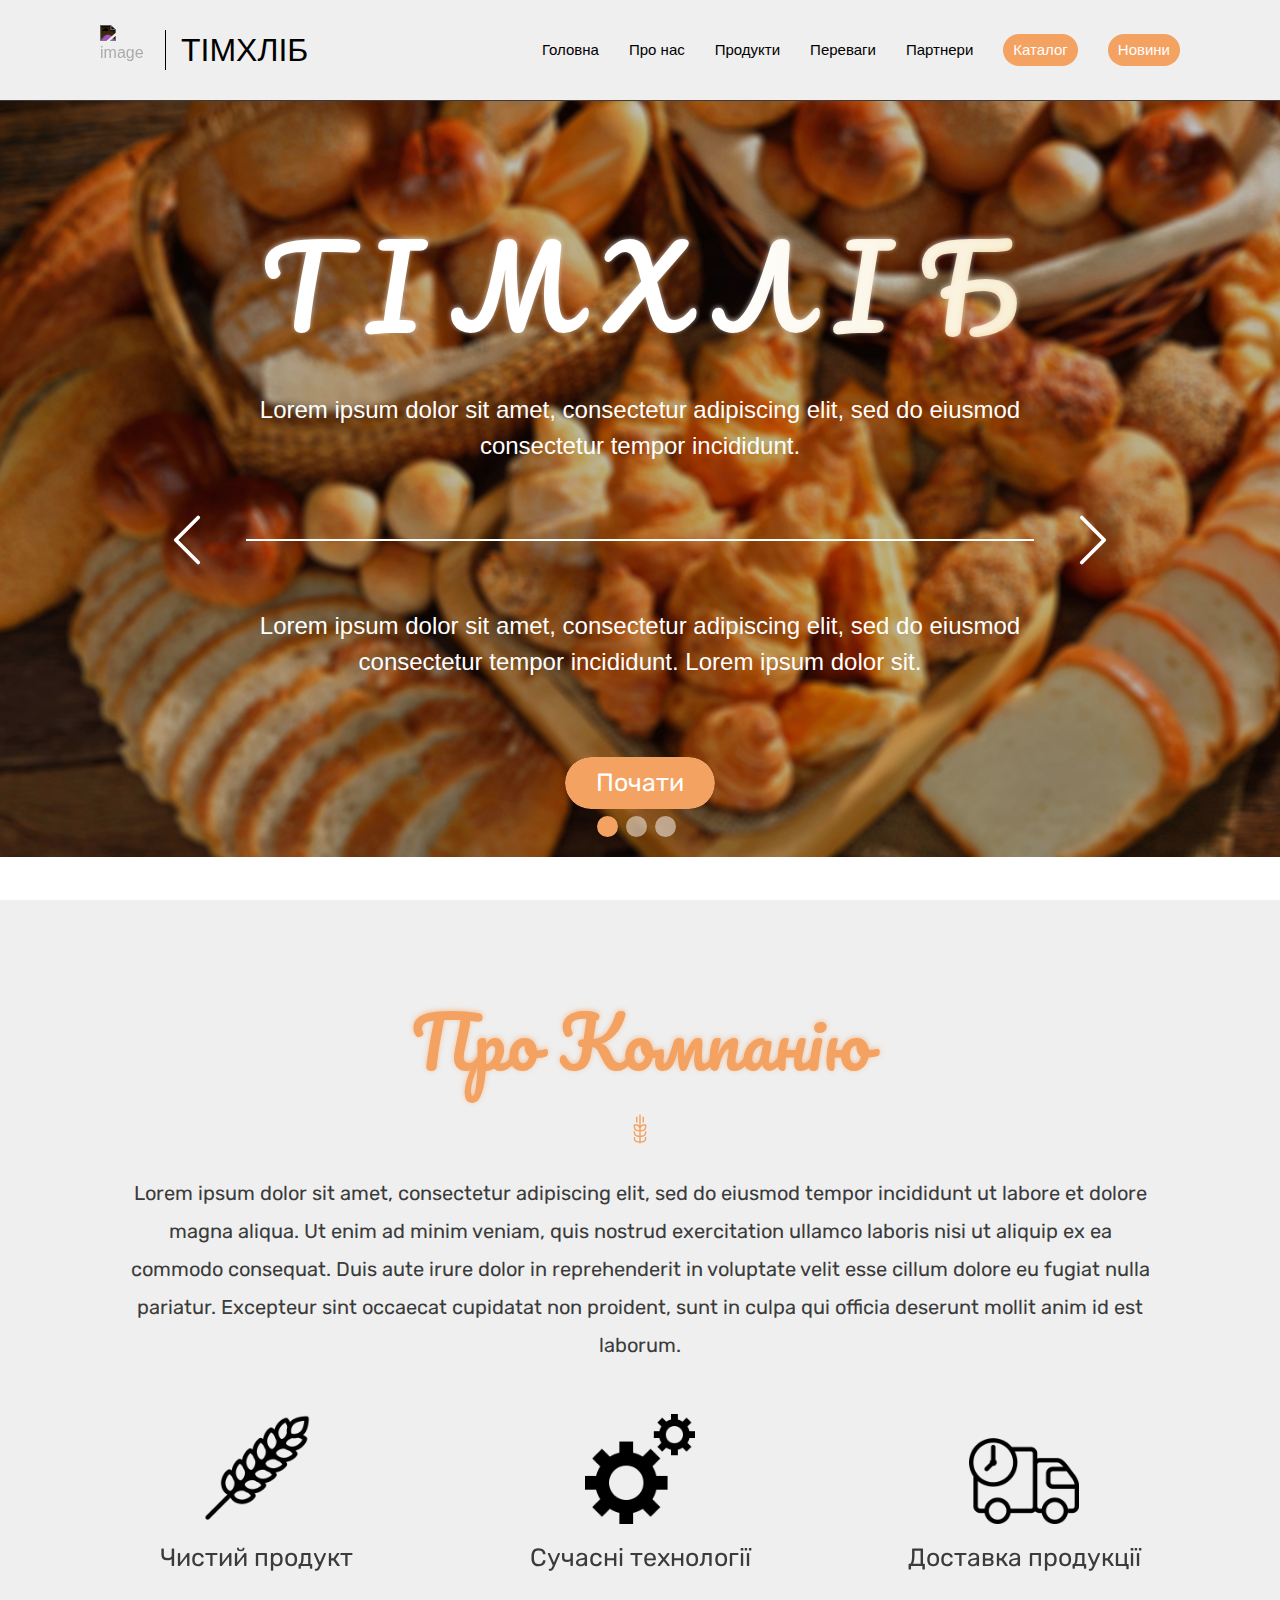
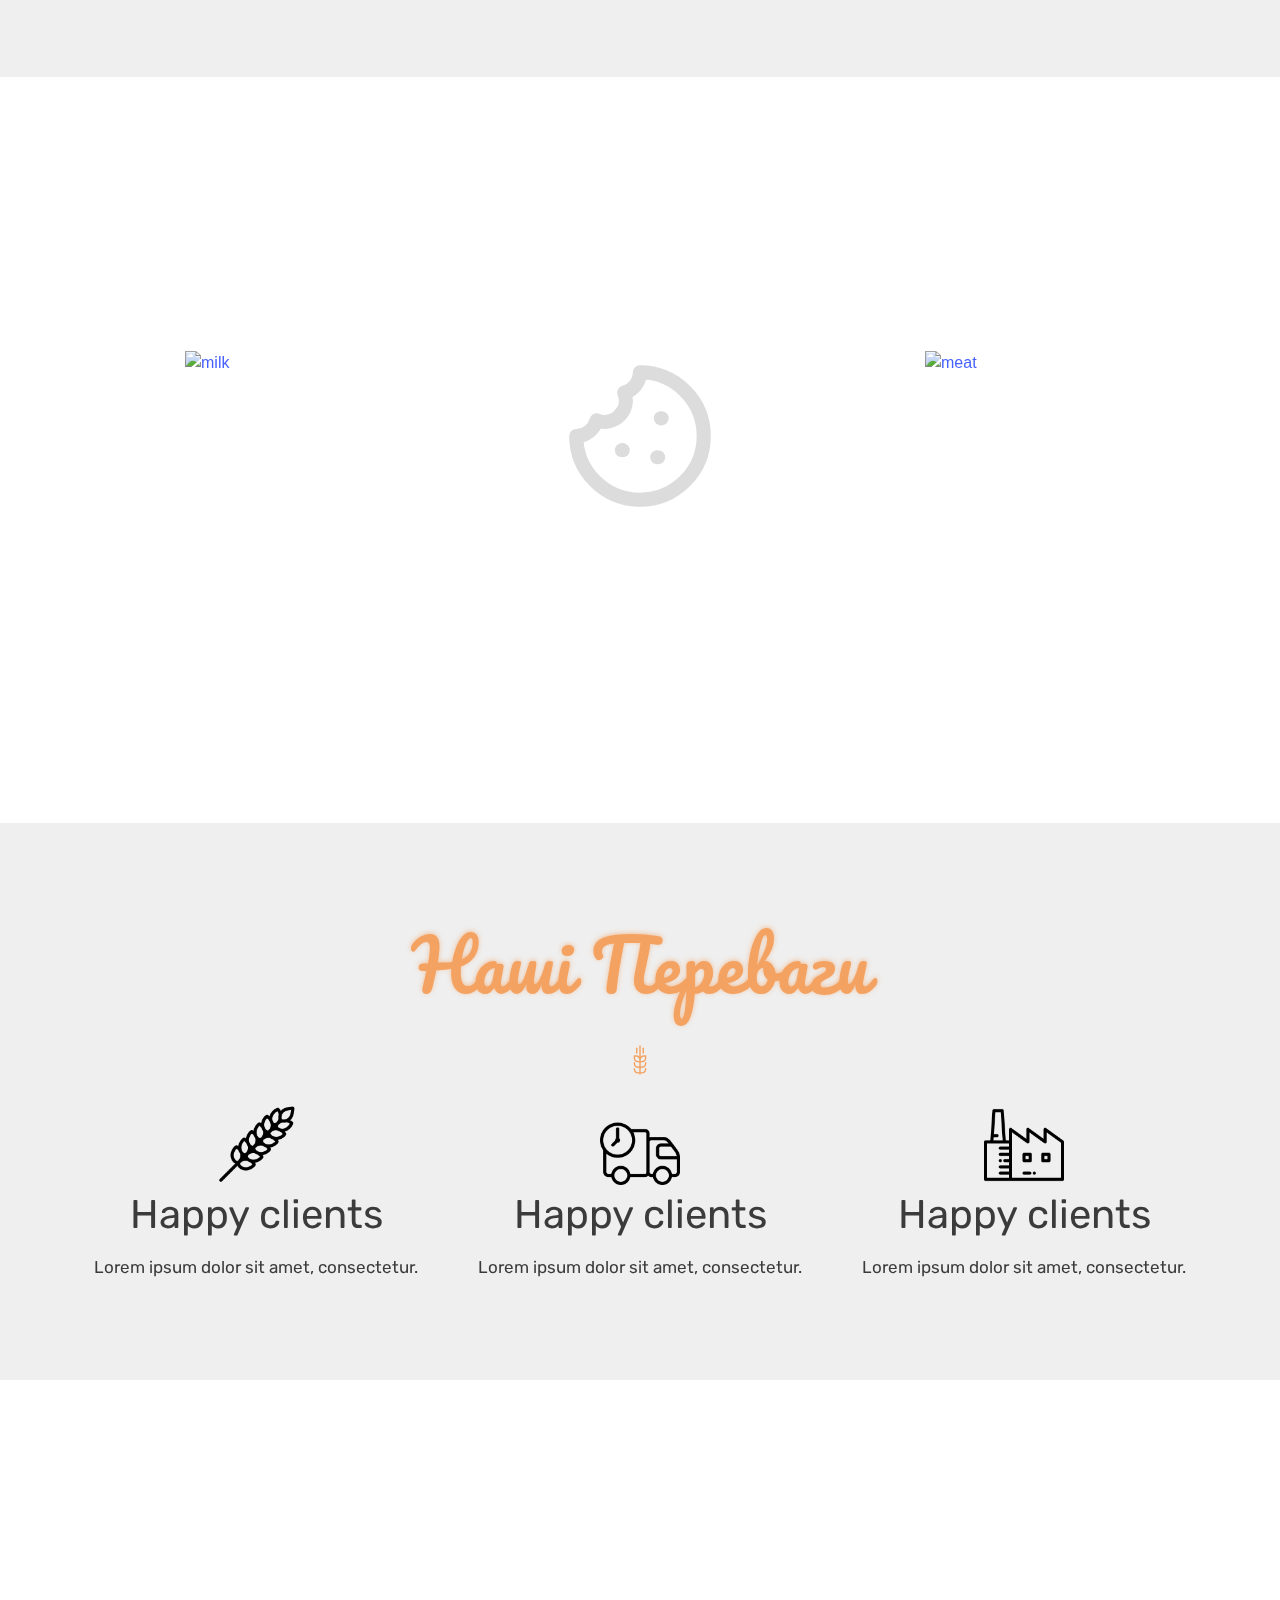
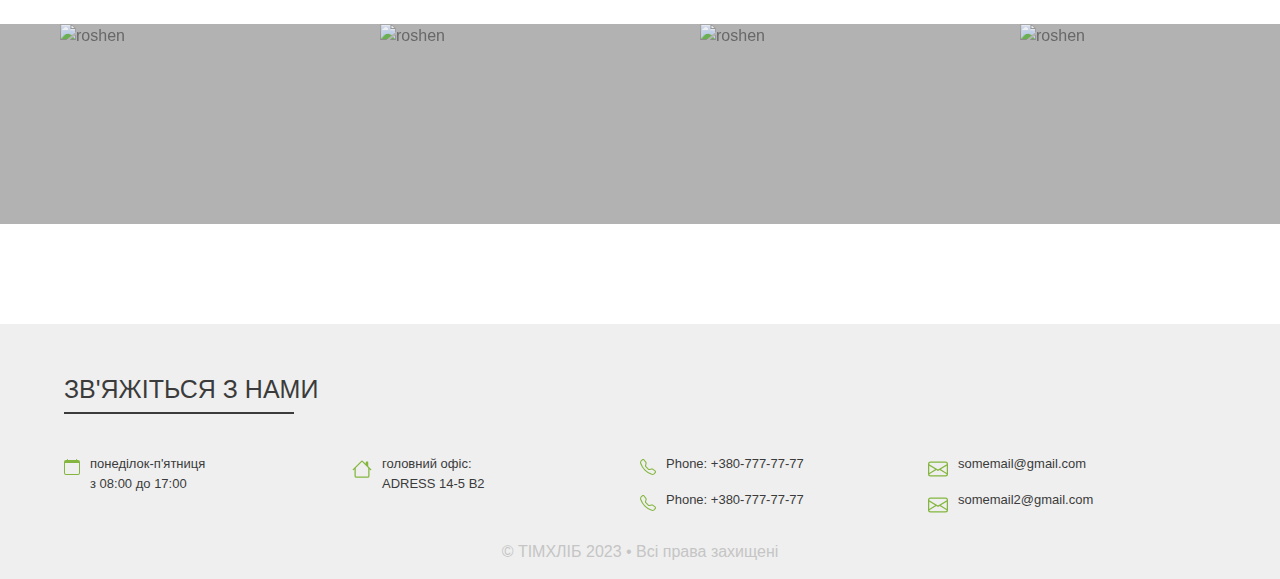
==== commit 5f306cb9: "implement catalog page" ====
--- a/index.html
+++ b/index.html
@@ -27,7 +27,7 @@
                 <div data-href="products" class="mobile-navbar-link">Продукти</div>
                 <div data-href="benefits" class="mobile-navbar-link">Переваги</div>
                 <div data-href="clients" class="mobile-navbar-link">Клієнти</div>
-                <div href="#" class="mobile-page-button">Каталог</div>
+                <div href="./pages/catalog/catalog.html" class="mobile-page-button">Каталог</div>
                 <div href="#" class="mobile-page-button">Новини</div>
             </div>
             <header class="home-navbar-interactive">
@@ -44,7 +44,7 @@
                         <div data-href="benefits" class="navbar-link">Переваги</div>
                         <div data-href="clients" class="navbar-link">Партнери</div>
                     </div>
-                    <a href="#" class="page-button">Каталог</a>
+                    <a href="pages/catalog/catalog.html?filters=confectionery,meat,bakery" class="page-button">Каталог</a>
                     <a href="#" class="page-button">Новини</a>
                 </div>
                 <div id="mobile-burger">
@@ -171,9 +171,12 @@
                             <span class="carousel-control-prev-icon"></span>
                         </button>
                         <div class="carousel-indicators">
-                            <button class="active carousel-indicator" data-bs-target="#carouselExampleIndicators" data-bs-slide-to="0" aria-current="true" aria-label="Slide 1"></button>
-                            <button class="carousel-indicator" data-bs-target="#carouselExampleIndicators" data-bs-slide-to="1" aria-label="Slide 2"></button>
-                            <button class="carousel-indicator" data-bs-target="#carouselExampleIndicators" data-bs-slide-to="2" aria-label="Slide 3"></button>
+                            <button class="active carousel-indicator" data-bs-target="#carouselExampleIndicators"
+                                    data-bs-slide-to="0" aria-current="true" aria-label="Slide 1"></button>
+                            <button class="carousel-indicator" data-bs-target="#carouselExampleIndicators"
+                                    data-bs-slide-to="1" aria-label="Slide 2"></button>
+                            <button class="carousel-indicator" data-bs-target="#carouselExampleIndicators"
+                                    data-bs-slide-to="2" aria-label="Slide 3"></button>
                         </div>
                         <button class="carousel-control-next" type="button"
                                 data-bs-target="#carouselExampleIndicators"
@@ -274,30 +277,30 @@
         <div class="section_wrapper" id="products">
             <h1 class="title-image-section">Наші Продукти</h1>
             <div class="products-wrapper">
-                <div class="product">
+                <a class="product" href="pages/catalog/catalog.html?filters=bakery">
                     <img alt="milk" src="img/bread.svg" class="product-image" draggable="false">
                     <span class="product_description">
                         хлібобулочна
                         промисловість
                     </span>
                     <div class="product-separator"></div>
-                </div>
-                <div class="product">
+                </a>
+                <a class="product" href="pages/catalog/catalog.html?filters=confectionery">
                     <img alt="ice-cream" src="img/cake.svg" class="product-image">
                     <span class="product_description">
                         кондитерська
                         промисловість
                     </span>
                     <div class="product-separator"></div>
-                </div>
-                <div class="product">
+                </a>
+                <a class="product" href="pages/catalog/catalog.html?filters=meat">
                     <img alt="meat" src="img/meat.svg" class="product-image" draggable="false">
                     <span class="product_description">
                         м’ясна
                         промисловість
                     </span>
                     <div class="product-separator"></div>
-                </div>
+                </a>
             </div>
         </div>
         <div class="section_wrapper white-section" id="benefits">
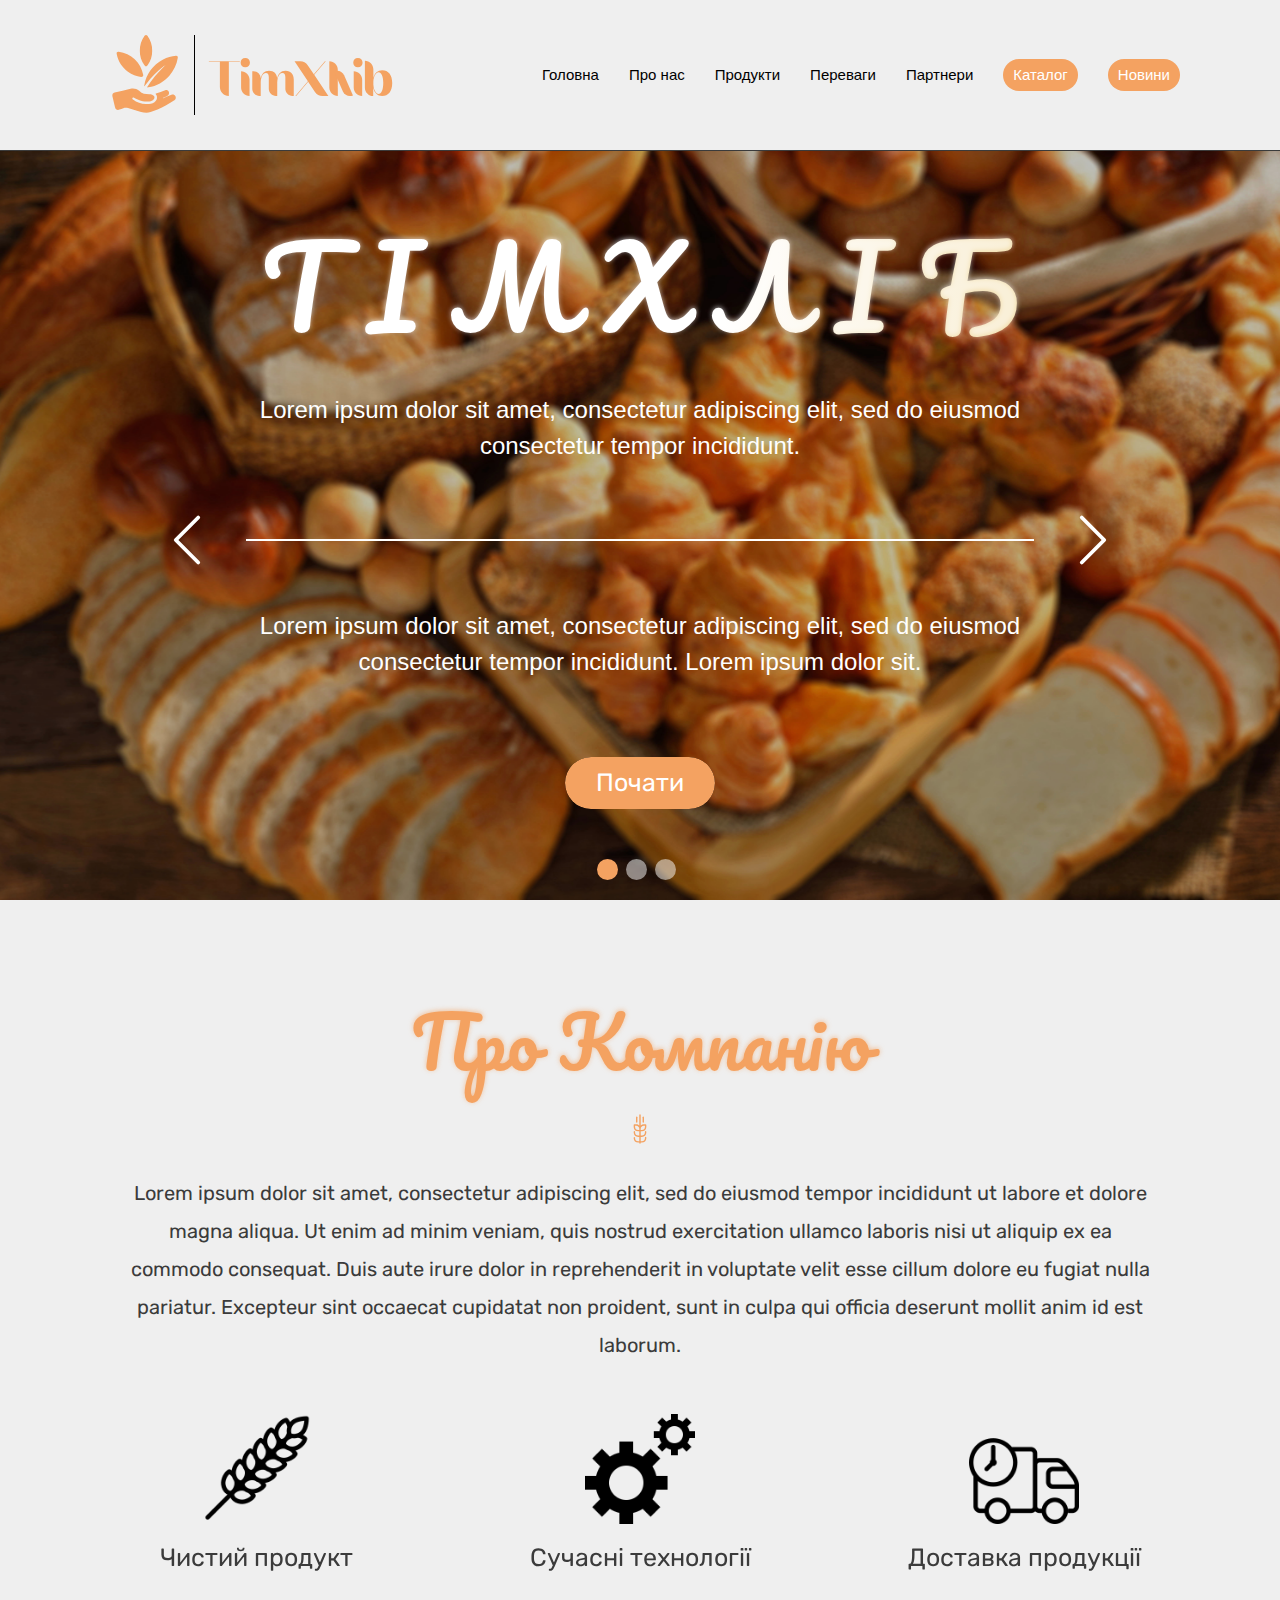
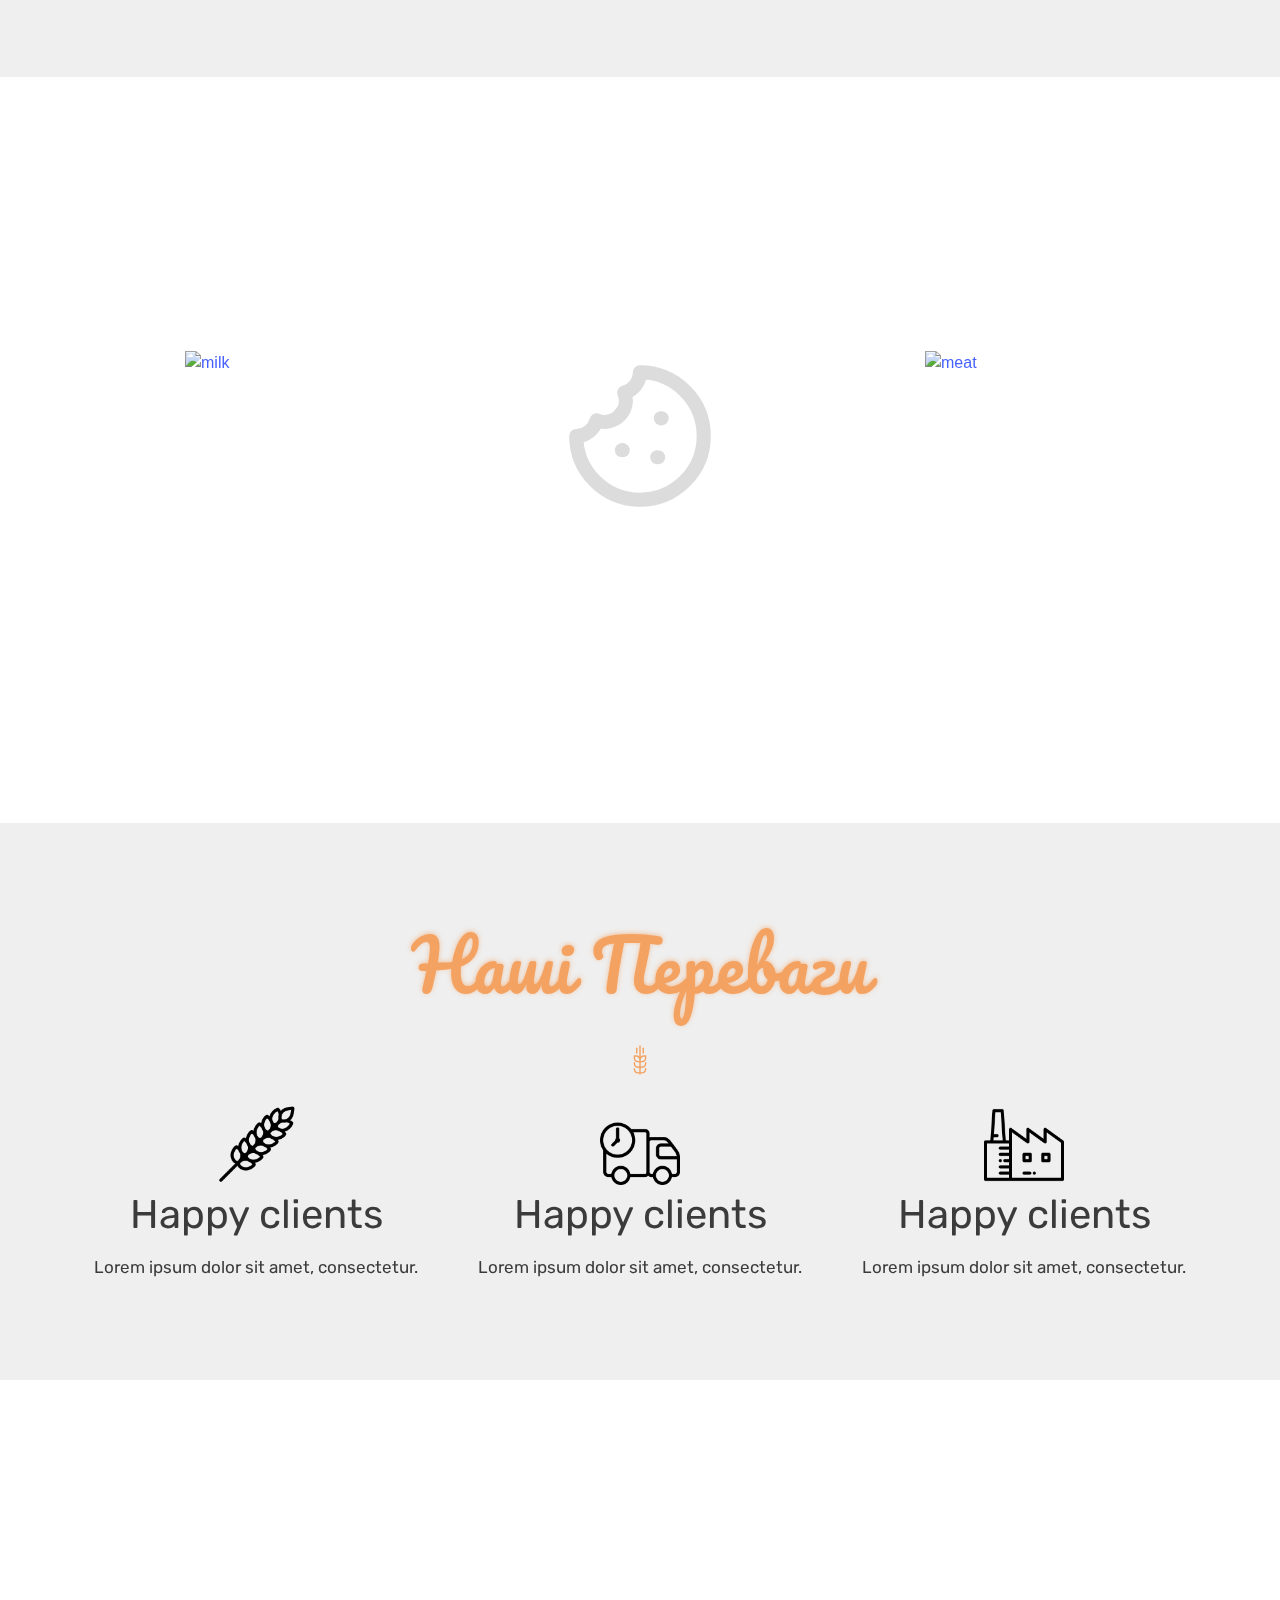
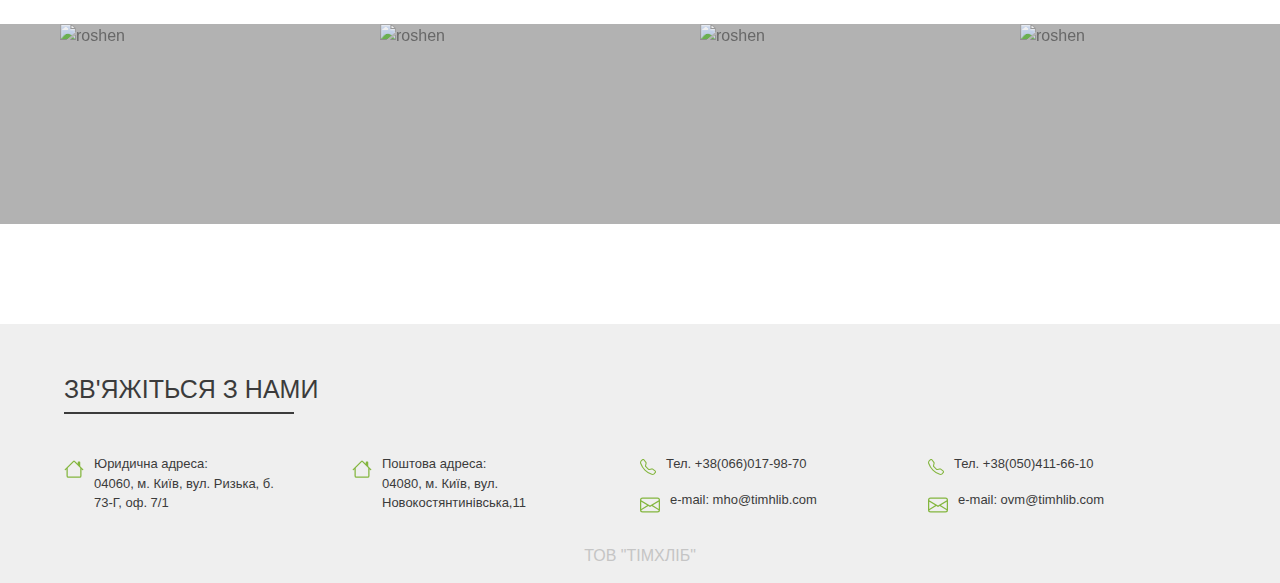
==== commit 0c7df7f4: "make catalog changes" ====
--- a/index.html
+++ b/index.html
@@ -12,9 +12,9 @@
             rel="stylesheet"
             href="https://fonts.googleapis.com/css2?family=Pacifico&amp;display=swap"
             data-tag="font">
-    <link href="css/home.css" rel="stylesheet">
-    <link href="lib/bootstrap/bootstrap.min.css" rel="stylesheet">
-    <link rel="stylesheet" href="lib/swiper/swiper.min.css">
+    <link href="index.css" rel="stylesheet">
+    <link href="scripts/bootstrap/bootstrap.min.css" rel="stylesheet">
+    <link rel="stylesheet" href="scripts/swiper/swiper.min.css">
 </head>
 <body>
 <div>
@@ -27,14 +27,14 @@
                 <div data-href="products" class="mobile-navbar-link">Продукти</div>
                 <div data-href="benefits" class="mobile-navbar-link">Переваги</div>
                 <div data-href="clients" class="mobile-navbar-link">Клієнти</div>
-                <div href="./pages/catalog/catalog.html" class="mobile-page-button">Каталог</div>
-                <div href="#" class="mobile-page-button">Новини</div>
+                <a href="./pages/catalog/catalog.html?filters=confectionery,meat,bakery" class="mobile-page-button">Каталог</a>
+                <a href="pages/news/news.html" class="mobile-page-button">Новини</a>
             </div>
             <header class="home-navbar-interactive">
-                <div id="logo" class="home-branding" data-href="head">
-                    <img alt="image" src="img/logo2.png" class="home-logo" data-href="head">
-                    <span class="logo-verline" data-href="head"></span>
-                    <span class="home-company" data-href="head">ТІМХЛІБ</span>
+                <div class="logo-container">
+                    <img alt="logo" src="img/logo.svg" class="logo" data-href="head">
+                    <div class="logo-separator"></div>
+                    <img alt="logo" src="img/logo-company.svg" class="logo-company" data-href="head">
                 </div>
                 <div class="home-items">
                     <div class="home-links" id="navbar">
@@ -44,8 +44,9 @@
                         <div data-href="benefits" class="navbar-link">Переваги</div>
                         <div data-href="clients" class="navbar-link">Партнери</div>
                     </div>
-                    <a href="pages/catalog/catalog.html?filters=confectionery,meat,bakery" class="page-button">Каталог</a>
-                    <a href="#" class="page-button">Новини</a>
+                    <a href="pages/catalog/catalog.html?filters=confectionery,meat,bakery"
+                       class="page-button">Каталог</a>
+                    <a href="pages/news/news.html" class="page-button">Новини</a>
                 </div>
                 <div id="mobile-burger">
                     <span></span>
@@ -286,7 +287,7 @@
                     <div class="product-separator"></div>
                 </a>
                 <a class="product" href="pages/catalog/catalog.html?filters=confectionery">
-                    <img alt="ice-cream" src="img/cake.svg" class="product-image">
+                    <img alt="cake" src="img/cake.svg" class="product-image">
                     <span class="product_description">
                         кондитерська
                         промисловість
@@ -391,42 +392,47 @@
                 </h3>
                 <div class="footer_contacts">
                     <div class="footer_contacts_item">
-                        <img src="./img/calendar.svg" alt="calendar">
-                        <p>понеділок-п'ятниця <br/>з 08:00 до 17:00</p>
+                        <img src="./img/house.svg" alt="house" style="width: 20px; height: 20px">
+                        <p>Юридична адреса: <br/>
+                            04060, м. Київ,
+                            вул. Ризька, б. 73-Г, оф. 7/1
+                        </p>
                     </div>
                     <div class="footer_contacts_item">
                         <img src="./img/house.svg" alt="house" style="width: 20px; height: 20px">
-                        <p>головний офіс: <br/>
-                            ADRESS 14-5 B2
+                        <p>Поштова адреса: <br/>
+                            04080, м. Київ,
+                            вул. Новокостянтинівська,11
                         </p>
                     </div>
                     <div>
                         <div class="footer_contacts_item">
-                            <img src="./img/telephoneGreen.svg" alt="calendar">
-                            <p>Phone: +380-777-77-77</p>
-                        </div>
-                        <div class="footer_contacts_item">
-                            <img src="./img/telephoneGreen.svg" alt="calendar">
-                            <p>Phone: +380-777-77-77</p>
-                        </div>
-                    </div>
-                    <div>
-                        <div class="footer_contacts_item">
-                            <img src="./img/envelope.svg" alt="house" style="width: 20px; height: 20px">
-                            <p>somemail@gmail.com</p>
+                            <img src="./img/telephoneGreen.svg" alt="telephone">
+                            <p>Тел. +38(066)017-98-70 </p>
                         </div>
                         <div class="footer_contacts_item">
                             <img src="./img/envelope.svg" alt="house" style="width: 20px; height: 20px">
-                            <p>somemail2@gmail.com</p>
+                            <p>e-mail: mho@timhlib.com</p>
                         </div>
                     </div>
-                </div>
-                <div class="footer_license">© ТІMХЛІБ 2023 • Всі права захищені</div>
+
+                    <div>
+                        <div class="footer_contacts_item">
+                            <img src="./img/telephoneGreen.svg" alt="telephone">
+                            <p>Тел. +38(050)411-66-10 </p>
+                        </div>
+                        <div class="footer_contacts_item">
+                            <img src="./img/envelope.svg" alt="house" style="width: 20px; height: 20px">
+                            <p>e-mail: ovm@timhlib.com</p>
+                        </div>
+                    </div>
+                </div>
+                <div class="footer_license">ТОВ "ТІМХЛІБ"</div>
             </div>
         </div>
     </div>
-    <script src="lib/bootstrap/bootstrap.min.js"></script>
-    <script src="lib/swiper/swiper.min.js"></script>
-    <script src="js/index.js"></script>
+    <script src="scripts/bootstrap/bootstrap.min.js"></script>
+    <script src="scripts/swiper/swiper.min.js"></script>
+    <script src="index.js"></script>
 </body>
 </html>--- a/index.css
+++ b/index.css
@@ -0,0 +1,1161 @@
+a {
+    text-decoration: none !important;
+}
+
+button {
+    padding: 0;
+    border: none;
+    background: none;
+}
+
+.section_wrapper {
+    width: 100%;
+    display: flex;
+    position: relative;
+    align-items: center;
+    flex-direction: column;
+    padding: 100px 0;
+}
+
+.header-hero, .header-hero-2, .header-hero-3 {
+    width: 100%;
+    height: 100%;
+    display: flex;
+    position: relative;
+    align-items: center;
+    flex-direction: column;
+    background-size: cover;
+    background-position: center center;
+    background-attachment: fixed;
+    background-repeat: no-repeat;
+    overflow: hidden;
+}
+
+.header-hero {
+    background-image: url(img/home-bg-img-1.jpg);
+}
+
+.header-hero-2 {
+    background-image: url(img/home-bg-img-2.jpg);
+}
+
+.header-hero-3 {
+    background-image: url(img/home-bg-img-3.jpg);
+}
+
+.header-middle-control {
+    width: 100%;
+    display: flex;
+    align-items: center;
+}
+
+.head_separator {
+    width: 0;
+    height: 2px;
+    background-color: #fff;
+    transition: width 2s ease;
+    margin: 35px auto;
+}
+
+.carousel-main-page-div {
+    width: 100%;
+    height: 100vh;
+}
+
+.carousel-control-prev, .carousel-control-next {
+    position: static !important;
+}
+
+#carouselExampleIndicators {
+    height: 100%;
+}
+
+.white-section {
+    background-color: #efefef
+}
+
+.header-wrapper {
+    display: flex;
+    gap: 32px;
+    align-items: flex-start;
+    flex-direction: column;
+    margin-top: 220px;
+    width: 80%;
+    z-index: 2;
+}
+
+.header-title {
+    font-family: Pacifico;
+    font-style: normal;
+    font-size: 128px;
+    align-self: center;
+    text-align: center;
+    font-weight: normal;
+    text-transform: uppercase;
+    transition: 0.2s;
+
+    background: linear-gradient(to right, #FFF 30%, #e9c46a 60%, #FFF 70%);
+    text-shadow: 0 -1px 5px rgba(255, 255, 255, 0.6);
+    background-size: 200% auto;
+
+    color: #000;
+    background-clip: text;
+    text-fill-color: transparent;
+    -webkit-background-clip: text;
+    -webkit-text-fill-color: transparent;
+
+    animation: shine 5s linear infinite;
+}
+
+@keyframes shine {
+    to {
+        background-position: 200% center;
+    }
+}
+
+.header-description {
+    color: rgb(255, 255, 255);
+    width: 100%;
+    font-size: 24px;
+    max-width: 800px;
+    align-self: center;
+    text-align: center;
+    line-height: 36px;
+    border-width: 1px;
+}
+
+.description_text {
+    width: 80%;
+    margin: 0 auto;
+    color: rgb(255, 255, 255);
+    font-size: 24px;
+    text-align: center;
+    line-height: 36px;
+}
+
+.header-start {
+    width: 100%;
+    height: 100px;
+    display: flex;
+    justify-content: center;
+    margin-top: 5vh;
+}
+
+.start_button {
+    cursor: pointer;
+    position: relative;
+    display: inline-block;
+    width: 150px;
+    height: 52px;
+    margin-left: 12px;
+    margin-right: 12px;
+    border-radius: 30px;
+    overflow: hidden;
+}
+
+.start_button::before, .start_button::after {
+    content: '';
+    position: absolute;
+    top: 0;
+    left: 0;
+    height: 100%;
+    width: 100%;
+    transition: all 0.4s ease;
+    border-radius: 30px;
+}
+
+.start_button span {
+    font-family: Rubik;
+    font-size: 25px;
+    position: relative;
+    color: #fff;
+    margin-top: 15px;
+    transition: all 0.7s ease;
+}
+
+
+.start_button::before {
+    background: #252525;
+    box-shadow: inset 0 0 0 60px #f4a261;
+}
+
+.start_button:hover::before {
+    box-shadow: inset 0 0 0 0 #252525;
+}
+
+.start_button:hover span {
+    color: #fff;
+    text-shadow: 0 -1px 5px rgba(255, 255, 255, 0.6);
+}
+
+.about-us-content {
+    width: 80%;
+    margin-bottom: 50px;
+}
+
+.about-us-paragraph {
+    color: #3b3b3b;
+    font-family: Rubik;
+    width: 80%;
+    margin: 0 auto;
+    font-size: 20px;
+    text-align: center;
+    line-height: 38px;
+}
+
+.header-container {
+    width: 100%;
+    display: flex;
+    overflow: hidden;
+    align-items: center;
+    flex-direction: column;
+}
+
+.header-down-control-panel {
+    width: 200px;
+    position: absolute;
+    height: auto;
+    bottom: 20px;
+    display: flex;
+    justify-content: center;
+    gap: 20px;
+    right: calc(50% - 100px);
+    z-index: 10;
+}
+
+.header-down-control-panel .carousel-control-prev, .header-down-control-panel .carousel-control-next {
+    display: none;
+    width: 30px !important;
+    height: 30px !important;
+}
+
+.home-navbar {
+    width: 100%;
+    display: flex;
+    z-index: 100;
+    position: fixed;
+    align-self: center;
+    align-items: center;
+    flex-direction: column;
+    justify-content: flex-start;
+    transition: 0.7s;
+    background-color: #efefef !important;
+    border-bottom: solid 1px #3b3b3b;
+}
+
+.home-navbar-interactive {
+    width: 100%;
+    display: flex;
+    align-items: center;
+    padding: 32px 24px;
+    justify-content: space-between;
+}
+
+.navbar-link {
+    color: #000;
+    font-size: 20px;
+    font-style: normal;
+    transition: 0.3s;
+    font-weight: 500;
+    cursor: pointer;
+}
+
+.navbar-link:hover {
+    color: #f4a261 !important;
+}
+
+.nav-link:hover {
+    color: #f4a261 !important;
+}
+
+.page-button {
+    font-size: 20px;
+    font-weight: 500;
+    padding: 10px 18px;
+    border-radius: 56px;
+    color: #fff;
+    background-color: #f4a261;
+    cursor: pointer;
+    transition: 0.3s;
+}
+
+.page-button:hover {
+    color: #fff;
+    background-color: #3b3b3b;
+}
+
+.carousel-control-prev, .carousel-control-next {
+    opacity: 1 !important;
+}
+
+.carousel-control-prev:hover, .carousel-control-next:hover {
+    opacity: 0.7 !important;
+}
+
+.logo-container {
+    width: 300px;
+    height: 100px;
+    overflow: hidden;
+    position: relative;
+    cursor: pointer;
+}
+
+.logo {
+    width: 250px;
+    height: 260px;
+    position: absolute;
+    top: -63px;
+    left: -80px;
+}
+
+.logo-separator {
+    position: absolute;
+    height: 80%;
+    right: 205px;
+    bottom: calc(100px - 90%);
+    width: 1px;
+    background: black;
+}
+
+.logo-company {
+    width: 250px;
+    height: 260px;
+    position: absolute;
+    top: -80px;
+    right: -25px;
+}
+
+.home-items {
+    display: flex;
+    align-items: center;
+    flex-direction: row;
+    gap: 30px;
+}
+
+#mobile-burger {
+    position: relative;
+    transition: 0.3s all;
+    width: 40px;
+    height: 30px;
+    cursor: pointer;
+    display: none;
+    z-index: 999;
+}
+
+#mobile-burger::after, #mobile-burger::before {
+    content: '';
+    background-color: #3b3b3b;
+    position: absolute;
+    width: 100%;
+    height: 2px;
+    transition: 0.3s all;
+}
+
+#mobile-burger::before {
+    top: calc(100% - 2px);
+}
+
+#mobile-burger span {
+    background-color: #3b3b3b;
+    position: absolute;
+    width: 100%;
+    height: 2px;
+    top: calc(50% - 1px);
+    transition: inherit;
+}
+
+#mobile-burger.active span {
+    transform: scale(0);
+}
+
+#mobile-burger.active::before {
+    transform: rotate(45deg);
+    top: 50%;
+}
+
+#mobile-burger.active::after {
+    transform: rotate(-45deg);
+    bottom: calc(50% - 2px);
+}
+
+#mobile-navbar {
+    display: none;
+    position: fixed;
+    width: 60%;
+    height: 100vh;
+    flex-direction: column;
+    align-items: flex-start;
+    gap: 40px;
+    right: calc(-60%);
+    z-index: 998;
+    background: #efefef;
+    transition: right 0.3s ease;
+    padding: 80px 0 0 80px;
+    border-left: solid 1px #3b3b3b;
+
+}
+
+#mobile-navbar.active {
+    right: 0;
+}
+
+.mobile-navbar-link {
+    width: 100%;
+    color: #3b3b3b;
+    font-size: 20px;
+    font-style: normal;
+    transition: 0.3s;
+    font-weight: 500;
+    cursor: pointer;
+    text-shadow: 0 -1px 2px rgba(155, 155, 155, 0.6);
+    margin-left: 18px;
+}
+
+.mobile-page-button {
+    font-size: 20px;
+    font-weight: 500;
+    padding: 5px 20px;
+    border-radius: 56px;
+    color: #fff;
+    background-color: #f4a261;
+    cursor: pointer;
+    transition: 0.3s;
+}
+
+.mobile-page-button:hover {
+    color: #fff;
+    background-color: #3b3b3b;
+}
+
+#mobile-blackout {
+    position: fixed;
+    width: 100vw;
+    height: 100vh;
+    background: transparent;
+    opacity: 0.7;
+    z-index: 0;
+    transition: all 0.3s ease;
+}
+
+#mobile-blackout.active {
+    background: #000;
+    z-index: 10;
+}
+
+.home-links {
+    display: flex;
+    align-items: center;
+    flex-direction: row;
+    gap: 30px;
+}
+
+.products-wrapper {
+    display: flex;
+    padding: 30px;
+    margin-top: 30px;
+    overflow: hidden;
+    align-items: flex-start;
+    justify-content: flex-start;
+    gap: 200px;
+}
+
+.product-separator {
+    height: 2px;
+    background: #fff;
+    width: 0;
+    transition: width 0.3s ease;
+    margin-top: 30px;
+}
+
+.product {
+    display: flex;
+    flex-direction: column;
+    align-items: center;
+    width: 300px;
+    cursor: pointer;
+}
+
+.product_description {
+    color: #fff;
+    font-size: 40px;
+    text-align: center;
+    margin-top: 20px;
+    font-family: Rubik;
+    transition: 0.3s all;
+}
+
+.product-image {
+    width: 200px;
+    height: 200px;
+    transition: 0.3s;
+    cursor: pointer;
+}
+
+.product:hover .product-image {
+    transform: rotate(360deg);
+}
+
+.product:hover .product-separator {
+    width: 100%;
+}
+
+.benefit-wrapper {
+    flex: 0 0 auto;
+    width: 70%;
+    display: flex;
+    align-items: center;
+    justify-content: center;
+}
+
+.benefit {
+    display: flex;
+    flex-direction: column;
+    align-items: center;
+}
+
+#benefits-separator {
+    width: 80%;
+}
+
+.benefit-img {
+    width: 80px;
+    height: 80px;
+}
+
+.benefit-title {
+    font-family: Rubik;
+    font-size: 40px;
+    text-align: center;
+    color: #3b3b3b;
+}
+
+.benefit-description {
+    font-family: Rubik;
+    color: #3b3b3b;
+    font-size: 17px;
+    margin-top: 10px;
+    text-align: center;
+}
+
+#AboutCompany {
+    width: 100%;
+}
+
+.section_footer {
+    padding: 50px 0 0 0 !important;
+    color: #fff;
+}
+
+.footer_content {
+    width: 65%;
+}
+
+.footer_title {
+    font-size: 25px;
+    font-weight: 500;
+    text-align: left;
+    position: relative;
+    padding-bottom: 20px;
+    margin-bottom: 30px;
+    color: #3b3b3b;
+}
+
+.footer_title::after {
+    position: absolute;
+    display: block;
+    content: '';
+    bottom: 10px;
+    width: 20%;
+    height: 2px;
+    background-color: #3b3b3b;
+}
+
+.footer_contacts {
+    display: grid;
+    grid-template-columns: repeat(4, 1fr);
+    align-items: start;
+}
+
+.footer_contacts_item {
+    display: flex;
+    align-items: flex-start;
+    gap: 10px;
+    width: 215px;
+}
+
+.footer_contacts_item img {
+    margin-top: 5px;
+}
+
+.footer_contacts_item p {
+    color: #3b3b3b;
+}
+
+.footer_license {
+    text-align: center;
+    color: #c5c5c5;
+    padding: 15px;
+}
+
+.sample-slider .swiper-wrapper {
+    transition-timing-function: linear;
+}
+
+.about-swiper {
+    width: 70%;
+}
+
+.about_us_icon {
+    width: 110px;
+    height: 110px;
+    margin: 0 !important;
+}
+
+.about-us-item {
+    display: flex;
+    flex-direction: column;
+    width: 170px;
+    align-items: center;
+}
+
+.about_icon_description {
+    font-size: 25px;
+    margin-top: 15px;
+    text-align: center;
+    font-family: Rubik;
+    color: #3b3b3b;
+}
+
+.inDrag {
+    cursor: grabbing !important;
+}
+
+.separator {
+    width: 100%;
+    display: flex;
+    align-items: center;
+    margin: 30px 0;
+    justify-content: center;
+}
+
+.left_separator, .right_separator {
+    width: 0;
+    height: 1px;
+    background-color: #2d2d2d;
+    transition: width 3s;
+    transition-timing-function: ease;
+}
+
+.separator img {
+    width: 30px;
+    height: 30px;
+}
+
+.clients-background {
+    width: 100%;
+    height: 200px;
+    margin-top: 30px;
+    background: rgba(0, 0, 0, 0.3);
+}
+
+.clients-block {
+    display: flex;
+    align-items: center;
+    justify-content: center
+}
+
+.clients-img {
+    width: 200px;
+    height: 200px;
+    opacity: 0.8;
+}
+
+#products {
+    background-image: url(img/home-bg-img-4.jpg);
+    background-repeat: no-repeat;
+    background-size: cover;
+    background-attachment: fixed;
+}
+
+#clients {
+    width: 100%;
+    background-image: url(img/home-bg-img-5.jpg);
+    background-repeat: no-repeat;
+    background-position: bottom;
+    background-size: cover;
+    background-attachment: fixed;
+}
+
+.title-black-section {
+    font-family: Pacifico;
+    font-style: normal;
+    text-align: center;
+    color: #f4a261;
+    text-shadow: 0 -1px 5px rgba(244, 162, 97, 0.6);
+    font-size: 70px;
+    font-weight: 400;
+}
+
+.title-image-section {
+    font-family: Pacifico;
+    font-style: normal;
+    text-align: center;
+    color: #fff;
+    text-shadow: 0 -1px 5px rgba(255, 255, 255, 0.6);
+    font-size: 70px;
+    font-weight: 400;
+    margin-bottom: 30px;
+}
+
+.carousel-indicators [data-bs-target] {
+    border: none !important;
+    height: 21px !important;
+    width: 21px !important;
+    background-color: #fff !important;
+    margin-left: 0px !important;
+}
+
+.carousel-indicators .active {
+    background-color: #f4a261 !important;
+}
+
+.carousel-control-next-icon, .carousel-control-prev-icon {
+    width: 60px !important;
+    height: 60px !important;
+}
+
+.home-navbar-interactive {
+    padding: 0 150px;
+}
+
+@media (max-width: 1440px) {
+    .home-navbar-interactive {
+        padding: 25px 100px;
+    }
+
+    .navbar-link {
+        font-size: 15px;
+    }
+
+    .page-button {
+        font-size: 15px;
+        padding: 5px 10px;
+    }
+
+    .header-title {
+        font-size: 110px;
+    }
+
+    .about-swiper {
+        width: 90%;
+    }
+
+    .about-us-paragraph {
+        width: 100%;
+    }
+
+    .products-wrapper {
+        gap: 70px;
+    }
+
+    .product-image {
+        width: 170px;
+        height: 170px;
+    }
+
+    .benefit-wrapper {
+        width: 90%;
+    }
+
+    .footer_content {
+        width: 90%;
+    }
+
+    .footer_contacts_item p {
+        font-size: 13px;
+    }
+}
+
+@media (max-width: 1024px) {
+
+    .home-navbar-interactive {
+        padding: 25px 40px;
+    }
+
+    .home-items {
+        gap: 15px;
+    }
+
+    .home-links {
+        gap: 15px;
+    }
+
+    .navbar-link {
+        font-size: 13px;
+    }
+
+    .header-title {
+        font-size: 88px;
+    }
+
+    .header-wrapper {
+        margin-top: 200px;
+    }
+
+    .header-description, .description_text {
+        font-size: 20px;
+    }
+
+    .about-us-paragraph {
+        font-size: 17px;
+    }
+
+    .about_us_icon {
+        width: 90px;
+        height: 90px;
+    }
+
+    .section_wrapper {
+        padding: 70px 0;
+    }
+
+    .about_icon_description {
+        font-size: 21px;
+    }
+
+    .product-image {
+        width: 130px;
+        height: 130px;
+    }
+
+    .products-wrapper {
+        gap: 0;
+    }
+
+    .product {
+        width: 250px;
+    }
+
+    .product_description {
+        font-size: 30px;
+    }
+
+    #benefits-separator {
+        width: 80%;
+    }
+
+    .footer_contacts_item {
+        width: 200px;
+    }
+
+    .footer_contacts {
+        grid-template-columns: repeat(2, 1fr);
+        grid-template-rows: repeat(2, 1fr);
+        justify-items: center;
+        align-items: center;
+        margin-bottom: 20px;
+    }
+
+    .footer_contacts_item:nth-child(5) {
+        grid-column-start: 1;
+        grid-column-end: 3;
+    }
+
+    .footer_contacts_item p {
+        font-size: 16px;
+    }
+
+    .footer_license {
+        padding: 0 15px 15px 15px;
+    }
+}
+
+@media (max-width: 768px) {
+    .section_wrapper {
+        padding: 50px 0;
+    }
+
+    .separator img {
+        width: 25px;
+        height: 25px;
+    }
+
+    .title-black-section, .title-image-section {
+        font-size: 50px;
+    }
+
+    .header-wrapper {
+        margin-top: 180px;
+    }
+
+    #mobile-burger {
+        display: block;
+    }
+
+    .home-items {
+        display: none;
+    }
+
+    #mobile-navbar {
+        display: flex;
+    }
+
+    .about_icon_description {
+        font-size: 15px;
+    }
+
+    .header-wrapper {
+        width: 90%;
+    }
+
+    .header-title {
+        font-size: 55px;
+    }
+
+    .head_separator {
+        margin: 0 auto;
+    }
+
+    .header-description, .description_text {
+        font-size: 15px;
+    }
+
+    .about-us-content {
+        width: 90%;
+    }
+
+    .about-us-paragraph {
+        font-size: 14px;
+        line-height: 25px;
+    }
+
+    .about_us_icon, .benefit-img {
+        width: 70px;
+        height: 70px;
+    }
+
+    .products-wrapper {
+        flex-direction: column;
+        gap: 20px;
+        padding: 0;
+    }
+
+    .benefit-title {
+        font-size: 25px;
+    }
+
+    .benefit-description {
+        font-size: 13px;
+        width: 80%;
+    }
+
+    .clients-background {
+        height: 150px;
+    }
+
+    .clients-img {
+        width: 150px;
+        height: 150px;
+    }
+
+    .footer_contacts_item p {
+        font-size: 13px;
+    }
+
+    .footer_content {
+        width: 95%;
+    }
+
+    .footer_contacts_item {
+        margin-left: 30px;
+    }
+
+    .footer_title::after {
+        width: 30%;
+    }
+
+}
+
+@media (max-width: 550px) {
+    .footer_title {
+        text-align: center;
+    }
+
+    .footer_title::after {
+        right: calc(50% - 15%);
+    }
+
+    .header-hero, .header-hero-2, .header-hero-3, #products, #clients {
+        background-attachment: scroll;
+    }
+
+    .about_icon_description {
+        font-size: 17px;
+    }
+
+    #products {
+        background-position: 25% 70%;
+    }
+
+    .header-wrapper {
+        margin-top: 150px;
+    }
+
+    #mobile-navbar {
+        padding-left: 50px;
+    }
+}
+
+@media (max-width: 425px) {
+
+    .home-navbar-interactive {
+        padding: 25px 16px;
+    }
+
+    .separator img {
+        width: 20px;
+        height: 20px;
+    }
+
+    .header-middle-control .carousel-control-next, .header-middle-control .carousel-control-prev {
+        display: none;
+    }
+
+    .header-down-control-panel .carousel-control-prev, .header-down-control-panel .carousel-control-next {
+        display: block;
+    }
+
+    .header-down-control-panel .carousel-control-prev-icon, .header-down-control-panel .carousel-control-next-icon {
+        width: 30px !important;
+        height: 30px !important;
+    }
+
+    .header-title {
+        font-size: 45px;
+    }
+
+    .description_text {
+        width: 100%;
+    }
+
+    .header-description, .description_text {
+        font-size: 14px;
+    }
+
+    .separator {
+        margin: 15px 0;
+    }
+
+    .section_wrapper {
+        padding: 40px 0;
+    }
+
+    .about_us_icon, .benefit-img {
+        width: 50px;
+        height: 50px;
+    }
+
+    .about_icon_description {
+        font-size: 17px;
+    }
+
+    .title-black-section, .title-image-section {
+        font-size: 40px;
+    }
+
+    .benefit-title {
+        font-size: 20px;
+    }
+
+    .benefit-description {
+        margin-top: 0;
+    }
+
+    .benefit-description {
+        font-size: 10px;
+    }
+
+    .clients-background {
+        height: 100px;
+    }
+
+    .clients-img {
+        width: 100px;
+        height: 100px;
+    }
+
+    .footer_contacts_item {
+        margin-left: 15px;
+    }
+
+    .footer_contacts_item {
+        width: 180px;
+    }
+}
+
+@media (max-width: 375px) {
+    #mobile-navbar {
+        padding-left: 30px;
+    }
+
+    .header-title {
+        font-size: 40px;
+    }
+
+    .about_icon_description {
+        width: 80%;
+    }
+
+    .footer_contacts_item img {
+        width: 10px !important;
+        height: 10px !important;
+    }
+
+
+    .footer_contacts_item {
+        width: 150px;
+        margin-left: 5px;
+    }
+
+    .footer_contacts_item p {
+        font-size: 12px;
+    }
+
+    .footer_license {
+        font-size: 10px;
+    }
+}
+
+
+
+
+
+
+
+
+
+
+
+
+
+
+
+
+
+
+
+
+
+
+
+
+
+
+
+
+
+
+
+
+
+
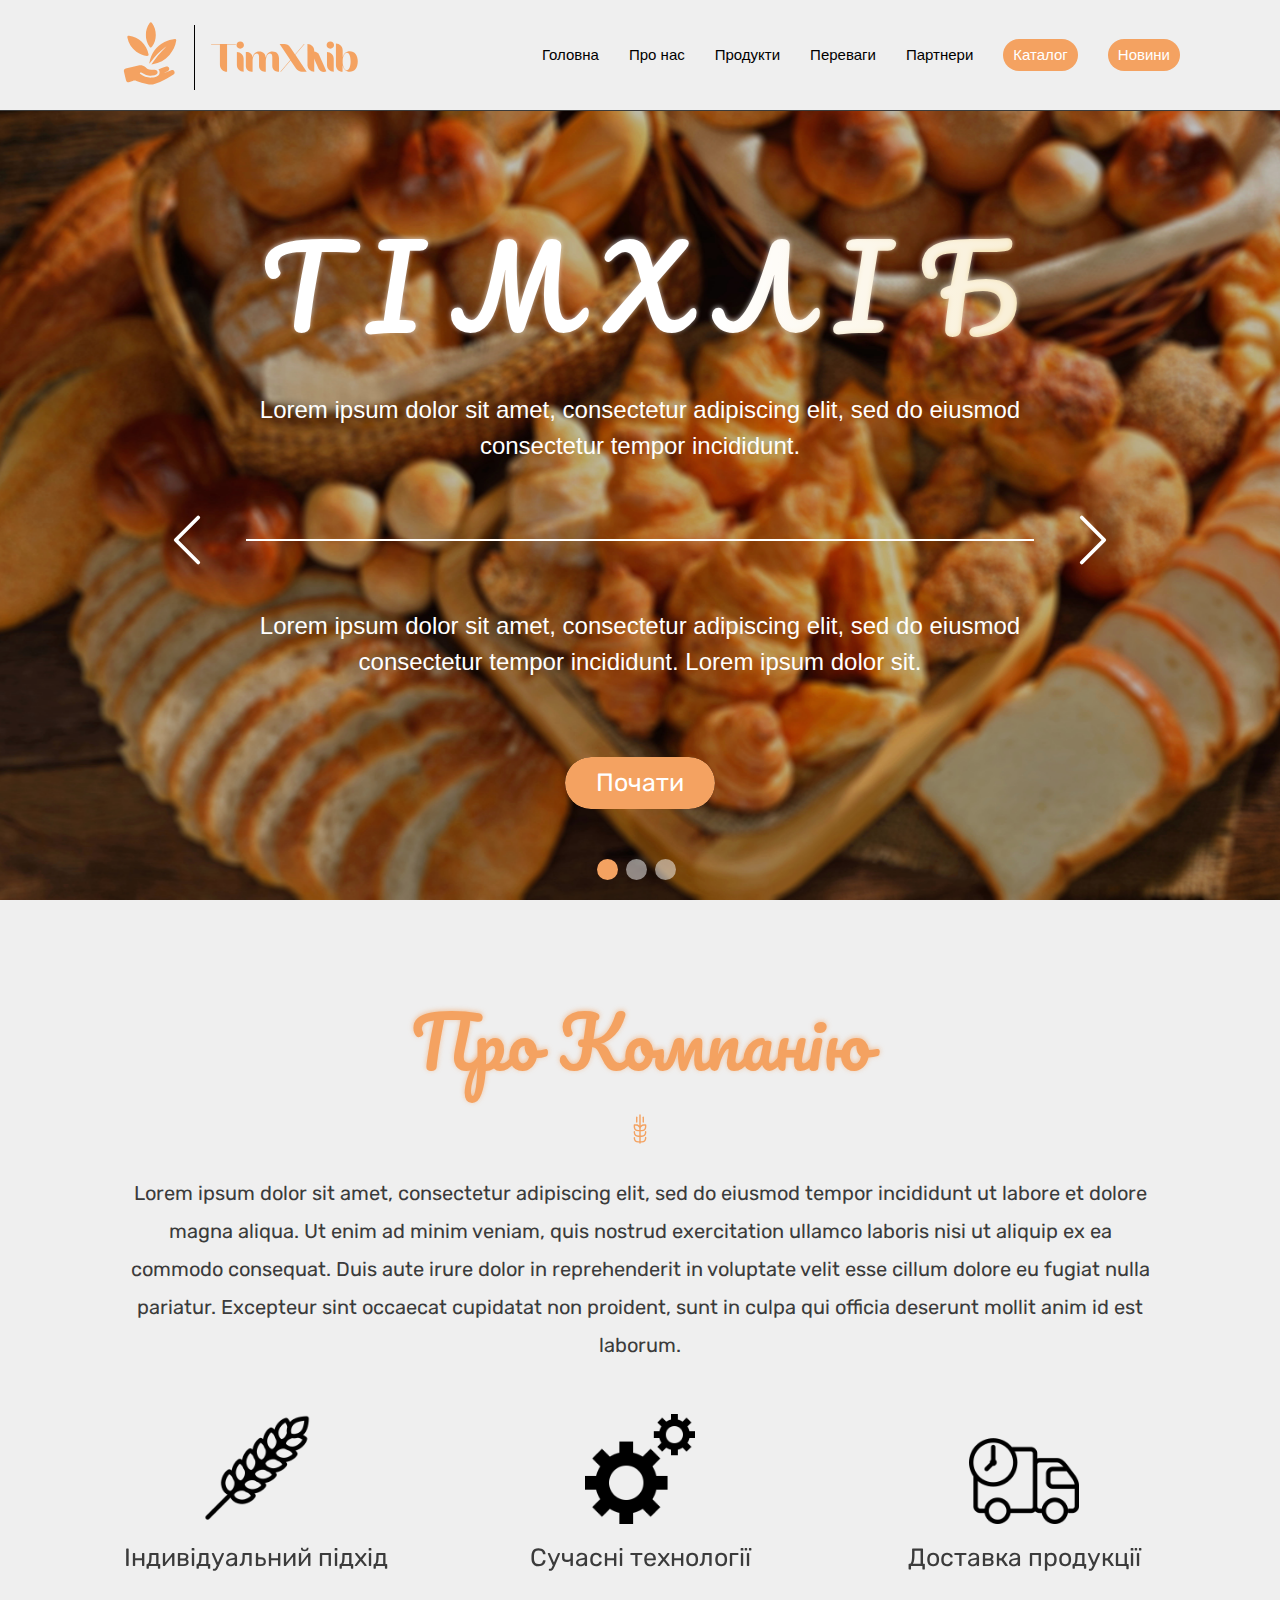
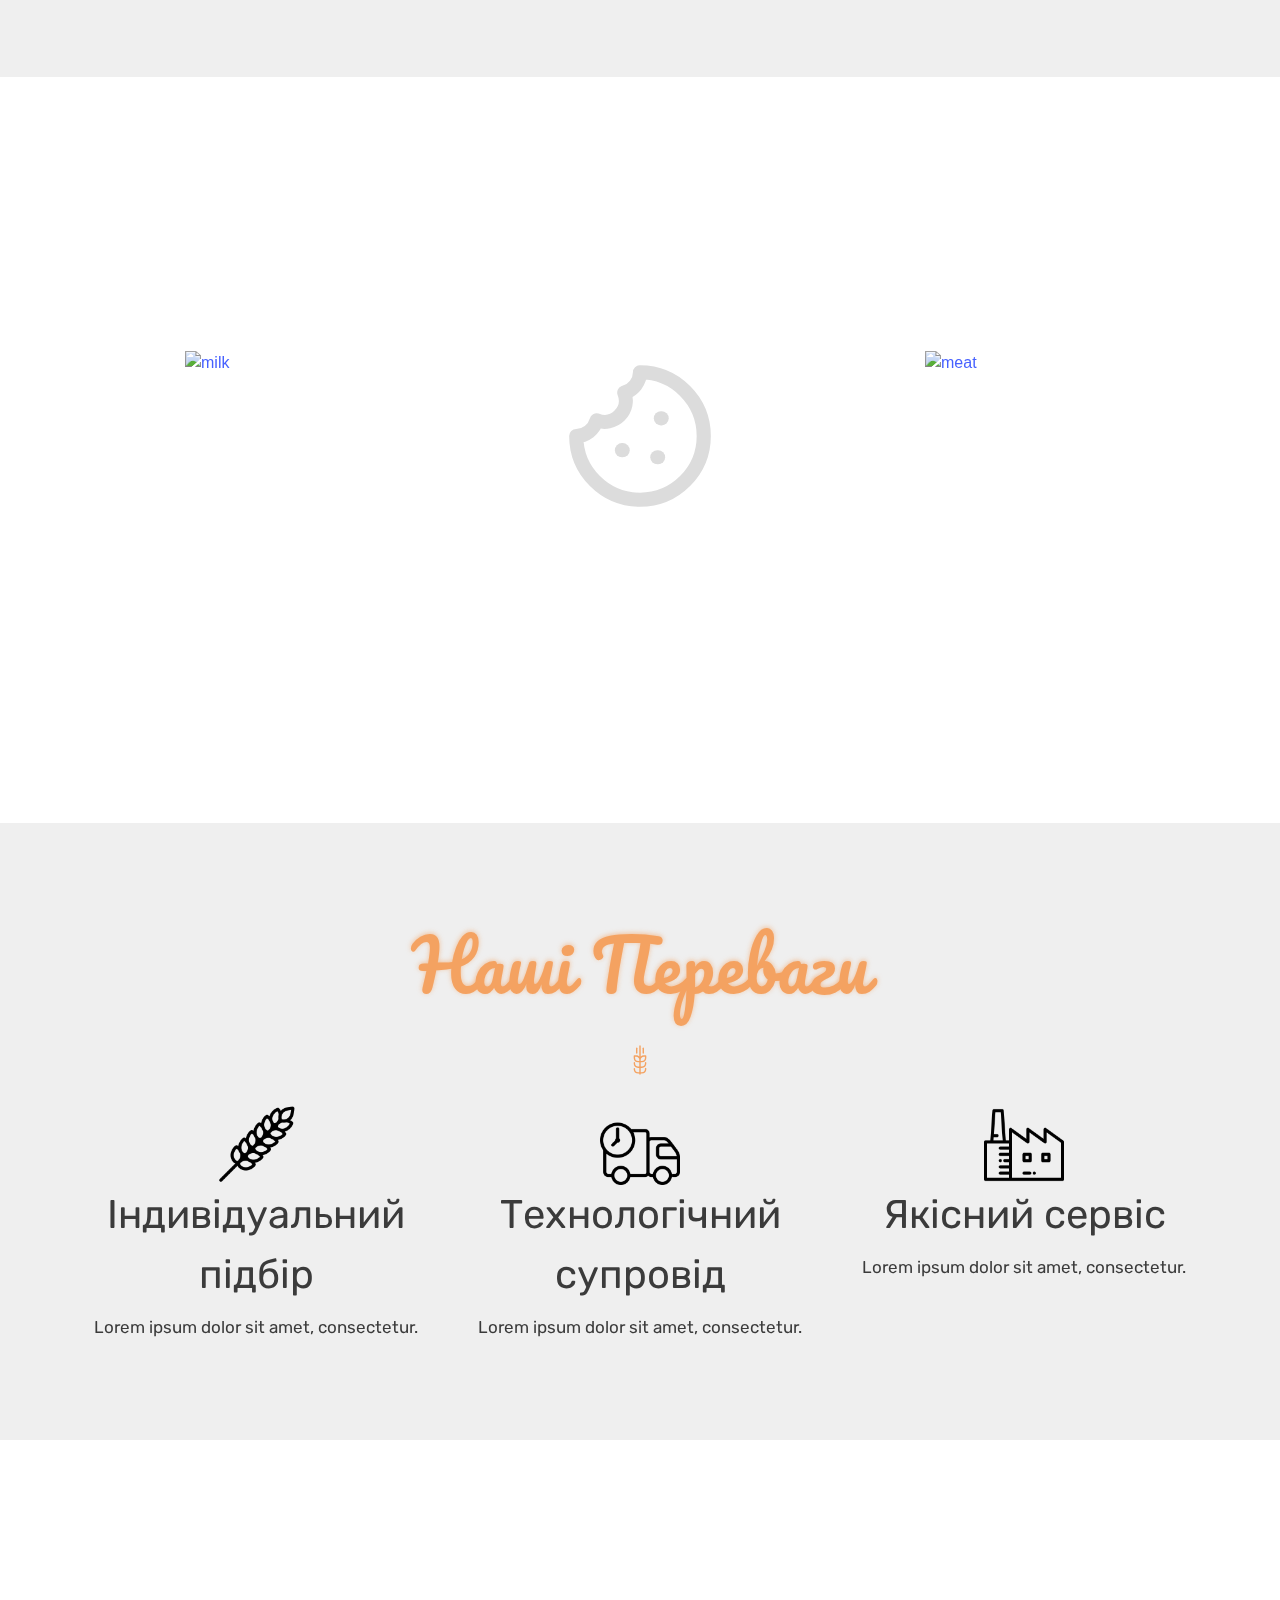
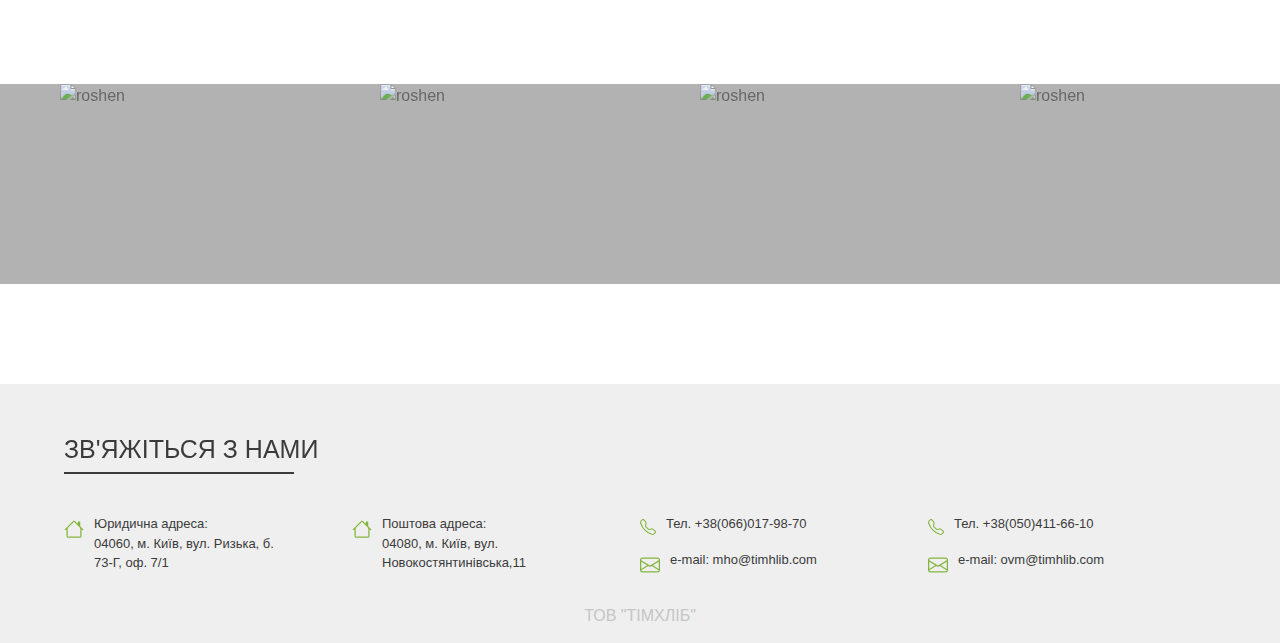
==== commit 4f2d65e9: "fixforclient" ====
--- a/index.html
+++ b/index.html
@@ -4,435 +4,432 @@
     <title>TIMHLIB</title>
     <meta name="viewport" content="width=device-width, initial-scale=1.0"/>
     <meta charset="utf-8">
-    <link
-            rel="stylesheet"
-            href="https://fonts.googleapis.com/css2?family=Rubik:ital,wght@0,300;0,400;0,500;0,600;0,700;0,800;0,900;1,300;1,400;1,500;1,600;1,700;1,800;1,900&amp;display=swap"
-            data-tag="font">
-    <link
-            rel="stylesheet"
-            href="https://fonts.googleapis.com/css2?family=Pacifico&amp;display=swap"
-            data-tag="font">
+    <link rel="icon" type="image/png" href="./img/favicon.ico"/>
+
+    <!-- Fonts -->
+    <link href="./fonts/fonts.css" rel="stylesheet">
+
+    <!-- Css -->
     <link href="index.css" rel="stylesheet">
     <link href="scripts/bootstrap/bootstrap.min.css" rel="stylesheet">
     <link rel="stylesheet" href="scripts/swiper/swiper.min.css">
 </head>
 <body>
-<div>
-    <div id="mobile-blackout"></div>
-    <div class="header-container">
-        <div class="home-navbar">
-            <div id="mobile-navbar">
-                <div data-href="head" class="mobile-navbar-link">Головна</div>
-                <div data-href="about-us" class="mobile-navbar-link">Про нас</div>
-                <div data-href="products" class="mobile-navbar-link">Продукти</div>
-                <div data-href="benefits" class="mobile-navbar-link">Переваги</div>
-                <div data-href="clients" class="mobile-navbar-link">Клієнти</div>
-                <a href="./pages/catalog/catalog.html?filters=confectionery,meat,bakery" class="mobile-page-button">Каталог</a>
-                <a href="pages/news/news.html" class="mobile-page-button">Новини</a>
-            </div>
-            <header class="home-navbar-interactive">
-                <div class="logo-container">
-                    <img alt="logo" src="img/logo.svg" class="logo" data-href="head">
-                    <div class="logo-separator"></div>
-                    <img alt="logo" src="img/logo-company.svg" class="logo-company" data-href="head">
-                </div>
-                <div class="home-items">
-                    <div class="home-links" id="navbar">
-                        <div data-href="head" class="navbar-link">Головна</div>
-                        <div data-href="about-us" class="navbar-link">Про нас</div>
-                        <div data-href="products" class="navbar-link">Продукти</div>
-                        <div data-href="benefits" class="navbar-link">Переваги</div>
-                        <div data-href="clients" class="navbar-link">Партнери</div>
+<div class="header-container">
+    <div class="home-navbar">
+        <div id="mobile-navbar">
+            <div data-href="head" class="mobile-navbar-link">Головна</div>
+            <div data-href="about-us" class="mobile-navbar-link">Про нас</div>
+            <div data-href="products" class="mobile-navbar-link">Продукти</div>
+            <div data-href="benefits" class="mobile-navbar-link">Переваги</div>
+            <div data-href="clients" class="mobile-navbar-link">Клієнти</div>
+            <a href="./pages/catalog/catalog.html?filters=confectionery,meat,bakery" class="mobile-page-button">Каталог</a>
+            <a href="pages/news/news.html" class="mobile-page-button">Новини</a>
+        </div>
+        <header class="home-navbar-interactive">
+            <div class="logo-container">
+                <img alt="logo" src="img/logo.svg" class="logo" data-href="head">
+                <div class="logo-separator"></div>
+                <img alt="logo" src="img/logo-company.svg" class="logo-company" data-href="head">
+            </div>
+            <div class="home-items">
+                <div class="home-links" id="navbar">
+                    <div data-href="head" class="navbar-link">Головна</div>
+                    <div data-href="about-us" class="navbar-link">Про нас</div>
+                    <div data-href="products" class="navbar-link">Продукти</div>
+                    <div data-href="benefits" class="navbar-link">Переваги</div>
+                    <div data-href="clients" class="navbar-link">Партнери</div>
+                </div>
+                <a href="pages/catalog/catalog.html?filters=confectionery,meat,bakery"
+                   class="page-button">Каталог</a>
+                <a href="pages/news/news.html" class="page-button">Новини</a>
+            </div>
+            <div id="mobile-burger">
+                <span></span>
+            </div>
+        </header>
+    </div>
+    <div class="carousel-main-page-div" id="head">
+        <div id="carouselExampleIndicators" class="carousel slide carousel-fade">
+            <div class="carousel-inner">
+                <div class="carousel-item active">
+                    <header class="header-hero">
+                        <div class="header-wrapper">
+                            <h1 class="header-title">
+                                Т І М Х Л І Б
+                            </h1>
+                            <h2 class="header-description">
+                                Lorem ipsum dolor sit amet, consectetur adipiscing elit, sed do
+                                eiusmod consectetur tempor incididunt.
+                            </h2>
+                            <div class="header-middle-control">
+                                <button class="carousel-control-prev" type="button"
+                                        data-bs-target="#carouselExampleIndicators"
+                                        data-bs-slide="prev">
+                                    <span class="carousel-control-prev-icon" aria-hidden="true"></span>
+                                </button>
+                                <div class="head_separator" id="head_separator"></div>
+                                <button class="carousel-control-next" id="header-next-button" type="button"
+                                        data-bs-target="#carouselExampleIndicators"
+                                        data-bs-slide="next">
+                                    <span class="carousel-control-next-icon" aria-hidden="true"></span>
+                                </button>
+                            </div>
+
+                            <p class="description_text">
+                                Lorem ipsum dolor sit amet, consectetur adipiscing elit, sed do
+                                eiusmod consectetur tempor incididunt.&nbsp;Lorem ipsum dolor
+                                sit.
+                            </p>
+                            <div class="header-start">
+                                <button class="start_button" data-href="about-us">
+                                    <span data-href="about-us">Почати</span>
+                                </button>
+                            </div>
+                        </div>
+                    </header>
+                </div>
+                <div class="carousel-item">
+                    <header class="header-hero-2">
+                        <div class="header-wrapper">
+                            <h1 class="header-title">
+                                <span>Т І М Х Л І Б</span>
+                            </h1>
+                            <h2 class="header-description">
+                                Lorem ipsum dolor sit amet, consectetur adipiscing elit, sed do
+                                eiusmod consectetur tempor incididunt Lorem, ipsum dolor sit amet..
+                            </h2>
+                            <div class="header-middle-control">
+                                <button class="carousel-control-prev" type="button"
+                                        data-bs-target="#carouselExampleIndicators"
+                                        data-bs-slide="prev">
+                                    <span class="carousel-control-prev-icon" aria-hidden="true"></span>
+                                </button>
+                                <div class="head_separator" style="width: 100% !important;"></div>
+                                <button class="carousel-control-next" type="button"
+                                        data-bs-target="#carouselExampleIndicators"
+                                        data-bs-slide="next">
+                                    <span class="carousel-control-next-icon" aria-hidden="true"></span>
+                                </button>
+                            </div>
+                            <p class="description_text">
+                                Lorem ipsum dolor sit amet, consectetur adipiscing elit, sed do
+                                eiusmod consectetur tempor incididunt.&nbsp;Lorem ipsum dolor
+                                sit.
+                            </p>
+                            <div class="header-start">
+                                <button class="start_button" data-href="about-us">
+                                    <span data-href="about-us">Почати</span>
+                                </button>
+                            </div>
+                        </div>
+                    </header>
+                </div>
+                <div class="carousel-item">
+                    <header class="header-hero-3">
+                        <div class="header-wrapper">
+                            <h1 class="header-title">
+                                <span>Т І М Х Л І Б</span>
+                            </h1>
+                            <h2 class="header-description">
+                                Lorem ipsum dolor sit amet, consectetur adipiscing elit, sed do
+                                eiusmod consectetur tempor incididunt. Lorem ipsum dolor sit amet consectetur.
+                            </h2>
+                            <div class="header-middle-control">
+                                <button class="carousel-control-prev" type="button"
+                                        data-bs-target="#carouselExampleIndicators"
+                                        data-bs-slide="prev">
+                                    <span class="carousel-control-prev-icon" aria-hidden="true"></span>
+                                </button>
+                                <div class="head_separator" style="width: 100% !important;"></div>
+                                <button class="carousel-control-next" type="button"
+                                        data-bs-target="#carouselExampleIndicators"
+                                        data-bs-slide="next">
+                                    <span class="carousel-control-next-icon" aria-hidden="true"></span>
+                                </button>
+                            </div>
+                            <p class="description_text">
+                                Lorem ipsum dolor sit amet, consectetur adipiscing elit, sed do
+                                eiusmod consectetur tempor incididunt.&nbsp;Lorem ipsum dolor
+                                sit.
+                            </p>
+                            <div class="header-start">
+                                <button class="start_button" data-href="about-us">
+                                    <span data-href="about-us">Почати</span>
+                                </button>
+                            </div>
+                        </div>
+                    </header>
+                </div>
+                <div class="header-down-control-panel">
+                    <button class="carousel-control-prev"
+                            data-bs-target="#carouselExampleIndicators"
+                            data-bs-slide="prev">
+                        <span class="carousel-control-prev-icon"></span>
+                    </button>
+                    <div class="carousel-indicators">
+                        <button class="active carousel-indicator" data-bs-target="#carouselExampleIndicators"
+                                data-bs-slide-to="0" aria-current="true" aria-label="Slide 1"></button>
+                        <button class="carousel-indicator" data-bs-target="#carouselExampleIndicators"
+                                data-bs-slide-to="1" aria-label="Slide 2"></button>
+                        <button class="carousel-indicator" data-bs-target="#carouselExampleIndicators"
+                                data-bs-slide-to="2" aria-label="Slide 3"></button>
                     </div>
-                    <a href="pages/catalog/catalog.html?filters=confectionery,meat,bakery"
-                       class="page-button">Каталог</a>
-                    <a href="pages/news/news.html" class="page-button">Новини</a>
-                </div>
-                <div id="mobile-burger">
-                    <span></span>
-                </div>
-            </header>
-        </div>
-        <div class="carousel-main-page-div" id="head">
-            <div id="carouselExampleIndicators" class="carousel slide carousel-fade">
-                <div class="carousel-inner">
-                    <div class="carousel-item active">
-                        <header class="header-hero">
-                            <div class="header-wrapper">
-                                <h1 class="header-title">
-                                    Т І М Х Л І Б
-                                </h1>
-                                <h2 class="header-description">
-                                    Lorem ipsum dolor sit amet, consectetur adipiscing elit, sed do
-                                    eiusmod consectetur tempor incididunt.
-                                </h2>
-                                <div class="header-middle-control">
-                                    <button class="carousel-control-prev" type="button"
-                                            data-bs-target="#carouselExampleIndicators"
-                                            data-bs-slide="prev">
-                                        <span class="carousel-control-prev-icon" aria-hidden="true"></span>
-                                    </button>
-                                    <div class="head_separator" id="head_separator"></div>
-                                    <button class="carousel-control-next" id="header-next-button" type="button"
-                                            data-bs-target="#carouselExampleIndicators"
-                                            data-bs-slide="next">
-                                        <span class="carousel-control-next-icon" aria-hidden="true"></span>
-                                    </button>
-                                </div>
-
-                                <p class="description_text">
-                                    Lorem ipsum dolor sit amet, consectetur adipiscing elit, sed do
-                                    eiusmod consectetur tempor incididunt.&nbsp;Lorem ipsum dolor
-                                    sit.
-                                </p>
-                                <div class="header-start">
-                                    <button class="start_button" data-href="about-us">
-                                        <span data-href="about-us">Почати</span>
-                                    </button>
-                                </div>
-                            </div>
-                        </header>
-                    </div>
-                    <div class="carousel-item">
-                        <header class="header-hero-2">
-                            <div class="header-wrapper">
-                                <h1 class="header-title">
-                                    <span>Т І М Х Л І Б</span>
-                                </h1>
-                                <h2 class="header-description">
-                                    Lorem ipsum dolor sit amet, consectetur adipiscing elit, sed do
-                                    eiusmod consectetur tempor incididunt Lorem, ipsum dolor sit amet..
-                                </h2>
-                                <div class="header-middle-control">
-                                    <button class="carousel-control-prev" type="button"
-                                            data-bs-target="#carouselExampleIndicators"
-                                            data-bs-slide="prev">
-                                        <span class="carousel-control-prev-icon" aria-hidden="true"></span>
-                                    </button>
-                                    <div class="head_separator" style="width: 100% !important;"></div>
-                                    <button class="carousel-control-next" type="button"
-                                            data-bs-target="#carouselExampleIndicators"
-                                            data-bs-slide="next">
-                                        <span class="carousel-control-next-icon" aria-hidden="true"></span>
-                                    </button>
-                                </div>
-                                <p class="description_text">
-                                    Lorem ipsum dolor sit amet, consectetur adipiscing elit, sed do
-                                    eiusmod consectetur tempor incididunt.&nbsp;Lorem ipsum dolor
-                                    sit.
-                                </p>
-                                <div class="header-start">
-                                    <button class="start_button" data-href="about-us">
-                                        <span data-href="about-us">Почати</span>
-                                    </button>
-                                </div>
-                            </div>
-                        </header>
-                    </div>
-                    <div class="carousel-item">
-                        <header class="header-hero-3">
-                            <div class="header-wrapper">
-                                <h1 class="header-title">
-                                    <span>Т І М Х Л І Б</span>
-                                </h1>
-                                <h2 class="header-description">
-                                    Lorem ipsum dolor sit amet, consectetur adipiscing elit, sed do
-                                    eiusmod consectetur tempor incididunt. Lorem ipsum dolor sit amet consectetur.
-                                </h2>
-                                <div class="header-middle-control">
-                                    <button class="carousel-control-prev" type="button"
-                                            data-bs-target="#carouselExampleIndicators"
-                                            data-bs-slide="prev">
-                                        <span class="carousel-control-prev-icon" aria-hidden="true"></span>
-                                    </button>
-                                    <div class="head_separator" style="width: 100% !important;"></div>
-                                    <button class="carousel-control-next" type="button"
-                                            data-bs-target="#carouselExampleIndicators"
-                                            data-bs-slide="next">
-                                        <span class="carousel-control-next-icon" aria-hidden="true"></span>
-                                    </button>
-                                </div>
-                                <p class="description_text">
-                                    Lorem ipsum dolor sit amet, consectetur adipiscing elit, sed do
-                                    eiusmod consectetur tempor incididunt.&nbsp;Lorem ipsum dolor
-                                    sit.
-                                </p>
-                                <div class="header-start">
-                                    <button class="start_button" data-href="about-us">
-                                        <span data-href="about-us">Почати</span>
-                                    </button>
-                                </div>
-                            </div>
-                        </header>
-                    </div>
-                    <div class="header-down-control-panel">
-                        <button class="carousel-control-prev"
-                                data-bs-target="#carouselExampleIndicators"
-                                data-bs-slide="prev">
-                            <span class="carousel-control-prev-icon"></span>
-                        </button>
-                        <div class="carousel-indicators">
-                            <button class="active carousel-indicator" data-bs-target="#carouselExampleIndicators"
-                                    data-bs-slide-to="0" aria-current="true" aria-label="Slide 1"></button>
-                            <button class="carousel-indicator" data-bs-target="#carouselExampleIndicators"
-                                    data-bs-slide-to="1" aria-label="Slide 2"></button>
-                            <button class="carousel-indicator" data-bs-target="#carouselExampleIndicators"
-                                    data-bs-slide-to="2" aria-label="Slide 3"></button>
-                        </div>
-                        <button class="carousel-control-next" type="button"
-                                data-bs-target="#carouselExampleIndicators"
-                                data-bs-slide="next">
-                            <span class="carousel-control-next-icon"></span>
-                        </button>
-                    </div>
-                </div>
-            </div>
-        </div>
-        <div class="section_wrapper white-section" id="about-us">
-            <div class="about-us-content">
-                <h1 class="title-black-section">Про Компанiю</h1>
-                <div class="separator" id="about-us-separator">
-                    <div class="left_separator"></div>
-                    <img src="./img/separator_icon.svg" alt="wheat">
-                    <div class="right_separator"></div>
-                </div>
-                <p class="about-us-paragraph">
-                    Lorem ipsum dolor sit amet, consectetur adipiscing elit, sed do
-                    eiusmod tempor incididunt ut labore et dolore magna aliqua. Ut
-                    enim ad minim veniam, quis nostrud exercitation ullamco laboris
-                    nisi ut aliquip ex ea commodo consequat. Duis aute irure dolor
-                    in reprehenderit in voluptate velit esse cillum dolore eu fugiat
-                    nulla pariatur. Excepteur sint occaecat cupidatat non proident,
-                    sunt in culpa qui officia deserunt mollit anim id est laborum.
-                </p>
-            </div>
-            <div class="swiper about-swiper">
-                <div class="about-company-container swiper-wrapper">
-                    <div class="about-us-item swiper-slide">
-                        <img
-                                alt="image"
-                                src="./img/check.png"
-                                class="about_us_icon"
-                        />
-                        <span class="about_icon_description">Контроль Якості</span>
-                    </div>
-                    <div class="about-us-item swiper-slide">
-                        <img
-                                alt="image"
-                                src="./img/wheat.png"
-                                class="about_us_icon"
-                        />
-                        <span class="about_icon_description about-us-text02">Чистий продукт</span>
-                    </div>
-                    <div class="about-us-item swiper-slide">
-                        <img
-                                alt="image"
-                                src="./img/gears.png"
-                                class="about_us_icon"
-                        />
-                        <span class="about_icon_description about-us-text03">Сучасні технології</span>
-                    </div>
-                    <div class="about-us-item swiper-slide">
-                        <img
-                                alt="image"
-                                src="./img/truck.png"
-                                class="about_us_icon"
-                        />
-                        <span class="about_icon_description">Доставка продукцiї</span>
-                    </div>
-                    <div class="about-us-item swiper-slide">
-                        <img
-                                alt="image"
-                                src="./img/bag.png"
-                                class="about_us_icon"
-                        />
-                        <span class="about_icon_description">Роздрібні продажі</span>
-                    </div>
-                    <div class="about-us-item swiper-slide">
-                        <img
-                                alt="image"
-                                src="./img/factory.png"
-                                class="about_us_icon"
-                        />
-                        <span class="about_icon_description">Виробництво продукiї</span>
-                    </div>
-                    <div class="about-us-item swiper-slide">
-                        <img
-                                alt="image"
-                                src="./img/containers.png"
-                                class="about_us_icon"
-                        />
-                        <span class="about_icon_description">Логiстичнi центри</span>
-                    </div>
-                    <div class="about-us-item swiper-slide">
-                        <img
-                                alt="image"
-                                src="./img/loader.png"
-                                class="about_us_icon"
-                        />
-                        <span class="about_icon_description">Оптовi продажi</span>
-                    </div>
-                </div>
-            </div>
-        </div>
-        <div class="section_wrapper" id="products">
-            <h1 class="title-image-section">Наші Продукти</h1>
-            <div class="products-wrapper">
-                <a class="product" href="pages/catalog/catalog.html?filters=bakery">
-                    <img alt="milk" src="img/bread.svg" class="product-image" draggable="false">
-                    <span class="product_description">
+                    <button class="carousel-control-next" type="button"
+                            data-bs-target="#carouselExampleIndicators"
+                            data-bs-slide="next">
+                        <span class="carousel-control-next-icon"></span>
+                    </button>
+                </div>
+            </div>
+        </div>
+    </div>
+    <div class="section_wrapper white-section" id="about-us">
+        <div class="about-us-content">
+            <h1 class="title-black-section">Про Компанiю</h1>
+            <div class="separator" id="about-us-separator">
+                <div class="left_separator"></div>
+                <img src="./img/separator_icon.svg" alt="wheat">
+                <div class="right_separator"></div>
+            </div>
+            <p class="about-us-paragraph">
+                Lorem ipsum dolor sit amet, consectetur adipiscing elit, sed do
+                eiusmod tempor incididunt ut labore et dolore magna aliqua. Ut
+                enim ad minim veniam, quis nostrud exercitation ullamco laboris
+                nisi ut aliquip ex ea commodo consequat. Duis aute irure dolor
+                in reprehenderit in voluptate velit esse cillum dolore eu fugiat
+                nulla pariatur. Excepteur sint occaecat cupidatat non proident,
+                sunt in culpa qui officia deserunt mollit anim id est laborum.
+            </p>
+        </div>
+        <div class="swiper about-swiper">
+            <div class="about-company-container swiper-wrapper">
+                <div class="about-us-item swiper-slide">
+                    <img
+                            alt="image"
+                            src="./img/check.png"
+                            class="about_us_icon"
+                    />
+                    <span class="about_icon_description">Контроль Якості</span>
+                </div>
+                <div class="about-us-item swiper-slide">
+                    <img
+                            alt="image"
+                            src="./img/wheat.png"
+                            class="about_us_icon"
+                    />
+                    <span class="about_icon_description about-us-text02">Індивідуальний підхід</span>
+                </div>
+                <div class="about-us-item swiper-slide">
+                    <img
+                            alt="image"
+                            src="./img/gears.png"
+                            class="about_us_icon"
+                    />
+                    <span class="about_icon_description about-us-text03">Сучасні технології</span>
+                </div>
+                <div class="about-us-item swiper-slide">
+                    <img
+                            alt="image"
+                            src="./img/truck.png"
+                            class="about_us_icon"
+                    />
+                    <span class="about_icon_description">Доставка продукцiї</span>
+                </div>
+                <div class="about-us-item swiper-slide">
+                    <img
+                            alt="image"
+                            src="./img/bag.png"
+                            class="about_us_icon"
+                    />
+                    <span class="about_icon_description">Роздрібні продажі</span>
+                </div>
+                <div class="about-us-item swiper-slide">
+                    <img
+                            alt="image"
+                            src="./img/factory.png"
+                            class="about_us_icon"
+                    />
+                    <span class="about_icon_description">Виробництво продукiї</span>
+                </div>
+                <div class="about-us-item swiper-slide">
+                    <img
+                            alt="image"
+                            src="./img/containers.png"
+                            class="about_us_icon"
+                    />
+                    <span class="about_icon_description">Логiстичнi центри</span>
+                </div>
+                <div class="about-us-item swiper-slide">
+                    <img
+                            alt="image"
+                            src="./img/loader.png"
+                            class="about_us_icon"
+                    />
+                    <span class="about_icon_description">Оптовi продажi</span>
+                </div>
+            </div>
+        </div>
+    </div>
+    <div class="section_wrapper" id="products">
+        <h1 class="title-image-section">Наші Продукти</h1>
+        <div class="products-wrapper">
+            <a class="product" href="pages/catalog/catalog.html?filters=bakery">
+                <img alt="milk" src="img/bread.svg" class="product-image" draggable="false">
+                <span class="product_description">
                         хлібобулочна
                         промисловість
                     </span>
-                    <div class="product-separator"></div>
-                </a>
-                <a class="product" href="pages/catalog/catalog.html?filters=confectionery">
-                    <img alt="cake" src="img/cake.svg" class="product-image">
-                    <span class="product_description">
+                <div class="product-separator"></div>
+            </a>
+            <a class="product" href="pages/catalog/catalog.html?filters=confectionery">
+                <img alt="cake" src="img/cake.svg" class="product-image">
+                <span class="product_description">
                         кондитерська
                         промисловість
                     </span>
-                    <div class="product-separator"></div>
-                </a>
-                <a class="product" href="pages/catalog/catalog.html?filters=meat">
-                    <img alt="meat" src="img/meat.svg" class="product-image" draggable="false">
-                    <span class="product_description">
+                <div class="product-separator"></div>
+            </a>
+            <a class="product" href="pages/catalog/catalog.html?filters=meat">
+                <img alt="meat" src="img/meat.svg" class="product-image" draggable="false">
+                <span class="product_description">
                         м’ясна
                         промисловість
                     </span>
-                    <div class="product-separator"></div>
-                </a>
-            </div>
-        </div>
-        <div class="section_wrapper white-section" id="benefits">
-            <h1 class="title-black-section">Наші Переваги</h1>
-            <div class="separator" id="benefits-separator">
-                <div class="left_separator"></div>
-                <img src="./img/separator_icon.svg" alt="wheat">
-                <div class="right_separator"></div>
-            </div>
-            <div class="benefit-wrapper swiper benefits-swiper">
-                <div class="swiper-wrapper">
-                    <div class="benefit swiper-slide">
-                        <img alt="image" src="./img/bag.png" class="benefit-img">
-                        <span class="benefit-title">Happy clients</span>
-                        <span class="benefit-description">
+                <div class="product-separator"></div>
+            </a>
+        </div>
+    </div>
+    <div class="section_wrapper white-section" id="benefits">
+        <h1 class="title-black-section">Наші Переваги</h1>
+        <div class="separator" id="benefits-separator">
+            <div class="left_separator"></div>
+            <img src="./img/separator_icon.svg" alt="wheat">
+            <div class="right_separator"></div>
+        </div>
+        <div class="benefit-wrapper swiper benefits-swiper">
+            <div class="swiper-wrapper">
+                <div class="benefit swiper-slide">
+                    <img alt="image" src="./img/bag.png" class="benefit-img">
+                    <span class="benefit-title">Оперативна доставка</span>
+                    <span class="benefit-description">
                      Lorem ipsum dolor sit amet, consectetur.
                      </span>
-                    </div>
-                    <div class="benefit swiper-slide">
-                        <img alt="image" src="./img/wheat.png" class="benefit-img">
-                        <span class="benefit-title">Happy clients</span>
-                        <span class="benefit-description">
+                </div>
+                <div class="benefit swiper-slide">
+                    <img alt="image" src="./img/wheat.png" class="benefit-img">
+                    <span class="benefit-title">Індивідуальний підбір</span>
+                    <span class="benefit-description">
                    Lorem ipsum dolor sit amet, consectetur.
                      </span>
-                    </div>
-                    <div class="benefit swiper-slide">
-                        <img alt="image" src="./img/truck.png" class="benefit-img">
-                        <span class="benefit-title">Happy clients</span>
-                        <span class="benefit-description">
+                </div>
+                <div class="benefit swiper-slide">
+                    <img alt="image" src="./img/truck.png" class="benefit-img">
+                    <span class="benefit-title">Технологічний супровід</span>
+                    <span class="benefit-description">
                     Lorem ipsum dolor sit amet, consectetur.
                      </span>
-                    </div>
-                    <div class="benefit swiper-slide">
-                        <img alt="image" src="./img/factory.png" class="benefit-img">
-                        <span class="benefit-title">Happy clients</span>
-                        <span class="benefit-description">
+                </div>
+                <div class="benefit swiper-slide">
+                    <img alt="image" src="./img/factory.png" class="benefit-img">
+                    <span class="benefit-title">Якісний сервіс</span>
+                    <span class="benefit-description">
                      Lorem ipsum dolor sit amet, consectetur.
                      </span>
-                    </div>
-                    <div class="benefit swiper-slide">
-                        <img alt="image" src="./img/containers.png" class="benefit-img">
-                        <span class="benefit-title">Happy clients</span>
-                        <span class="benefit-description">
+                </div>
+                <div class="benefit swiper-slide">
+                    <img alt="image" src="./img/containers.png" class="benefit-img">
+                    <span class="benefit-title">Склади в Україні</span>
+                    <span class="benefit-description">
                     Lorem ipsum dolor sit amet, consectetur.
                      </span>
-                    </div>
-                </div>
-            </div>
-        </div>
-        <div class="section_wrapper" id="clients">
-            <h1 class="title-image-section">Наші Партнери</h1>
-            <div class="clients-background swiper clients-swiper">
-                <div class="swiper-wrapper">
-                    <div class="swiper-slide clients-block">
-                        <img class="clients-img" alt="roshen" src="./img/companies/roshen.svg">
-                    </div>
-                    <div class="swiper-slide clients-block">
-                        <img class="clients-img" alt="roshen" src="./img/companies/roshen.svg">
-                    </div>
-                    <div class="swiper-slide clients-block">
-                        <img class="clients-img" alt="roshen" src="./img/companies/roshen.svg">
-                    </div>
-                    <div class="swiper-slide clients-block">
-                        <img class="clients-img" alt="roshen" src="./img/companies/roshen.svg">
-                    </div>
-                    <div class="swiper-slide clients-block">
-                        <img class="clients-img" alt="roshen" src="./img/companies/roshen.svg">
-                    </div>
-                    <div class="swiper-slide clients-block">
-                        <img class="clients-img" alt="roshen" src="./img/companies/roshen.svg">
-                    </div>
-                    <div class="swiper-slide clients-block">
-                        <img class="clients-img" alt="roshen" src="./img/companies/roshen.svg">
-                    </div>
-                    <div class="swiper-slide clients-block">
-                        <img class="clients-img" alt="roshen" src="./img/companies/roshen.svg">
-                    </div>
-                    <div class="swiper-slide clients-block">
-                        <img class="clients-img" alt="roshen" src="./img/companies/roshen.svg">
-                    </div>
-                </div>
-            </div>
-        </div>
-        <div class="section_wrapper section_footer white-section">
-            <div class="footer_content">
-                <h3 class="footer_title">
-                    ЗВ'ЯЖІТЬСЯ З НАМИ
-                </h3>
-                <div class="footer_contacts">
+                </div>
+            </div>
+        </div>
+    </div>
+    <div class="section_wrapper" id="clients">
+        <h1 class="title-image-section">Наші Партнери</h1>
+        <div class="clients-background swiper clients-swiper">
+            <div class="swiper-wrapper">
+                <div class="swiper-slide clients-block">
+                    <img class="clients-img" alt="roshen" src="./img/companies/roshen.svg">
+                </div>
+                <div class="swiper-slide clients-block">
+                    <img class="clients-img" alt="roshen" src="./img/companies/roshen.svg">
+                </div>
+                <div class="swiper-slide clients-block">
+                    <img class="clients-img" alt="roshen" src="./img/companies/roshen.svg">
+                </div>
+                <div class="swiper-slide clients-block">
+                    <img class="clients-img" alt="roshen" src="./img/companies/roshen.svg">
+                </div>
+                <div class="swiper-slide clients-block">
+                    <img class="clients-img" alt="roshen" src="./img/companies/roshen.svg">
+                </div>
+                <div class="swiper-slide clients-block">
+                    <img class="clients-img" alt="roshen" src="./img/companies/roshen.svg">
+                </div>
+                <div class="swiper-slide clients-block">
+                    <img class="clients-img" alt="roshen" src="./img/companies/roshen.svg">
+                </div>
+                <div class="swiper-slide clients-block">
+                    <img class="clients-img" alt="roshen" src="./img/companies/roshen.svg">
+                </div>
+                <div class="swiper-slide clients-block">
+                    <img class="clients-img" alt="roshen" src="./img/companies/roshen.svg">
+                </div>
+            </div>
+        </div>
+    </div>
+    <div class="section_wrapper section_footer white-section">
+        <div class="footer_content">
+            <h3 class="footer_title">
+                ЗВ'ЯЖІТЬСЯ З НАМИ
+            </h3>
+            <div class="footer_contacts">
+                <div class="footer_contacts_item">
+                    <img src="./img/house.svg" alt="house" style="width: 20px; height: 20px">
+                    <p>Юридична адреса: <br/>
+                        04060, м. Київ,
+                        вул. Ризька, б. 73-Г, оф. 7/1
+                    </p>
+                </div>
+                <div class="footer_contacts_item">
+                    <img src="./img/house.svg" alt="house" style="width: 20px; height: 20px">
+                    <p>Поштова адреса: <br/>
+                        04080, м. Київ,
+                        вул. Новокостянтинівська,11
+                    </p>
+                </div>
+                <div>
                     <div class="footer_contacts_item">
-                        <img src="./img/house.svg" alt="house" style="width: 20px; height: 20px">
-                        <p>Юридична адреса: <br/>
-                            04060, м. Київ,
-                            вул. Ризька, б. 73-Г, оф. 7/1
-                        </p>
+                        <img src="./img/telephoneGreen.svg" alt="telephone">
+                        <p>Тел. +38(066)017-98-70 </p>
                     </div>
                     <div class="footer_contacts_item">
-                        <img src="./img/house.svg" alt="house" style="width: 20px; height: 20px">
-                        <p>Поштова адреса: <br/>
-                            04080, м. Київ,
-                            вул. Новокостянтинівська,11
-                        </p>
+                        <img src="./img/envelope.svg" alt="house" style="width: 20px; height: 20px">
+                        <p>e-mail: mho@timhlib.com</p>
                     </div>
-                    <div>
-                        <div class="footer_contacts_item">
-                            <img src="./img/telephoneGreen.svg" alt="telephone">
-                            <p>Тел. +38(066)017-98-70 </p>
-                        </div>
-                        <div class="footer_contacts_item">
-                            <img src="./img/envelope.svg" alt="house" style="width: 20px; height: 20px">
-                            <p>e-mail: mho@timhlib.com</p>
-                        </div>
+                </div>
+
+                <div>
+                    <div class="footer_contacts_item">
+                        <img src="./img/telephoneGreen.svg" alt="telephone">
+                        <p>Тел. +38(050)411-66-10 </p>
                     </div>
-
-                    <div>
-                        <div class="footer_contacts_item">
-                            <img src="./img/telephoneGreen.svg" alt="telephone">
-                            <p>Тел. +38(050)411-66-10 </p>
-                        </div>
-                        <div class="footer_contacts_item">
-                            <img src="./img/envelope.svg" alt="house" style="width: 20px; height: 20px">
-                            <p>e-mail: ovm@timhlib.com</p>
-                        </div>
+                    <div class="footer_contacts_item">
+                        <img src="./img/envelope.svg" alt="house" style="width: 20px; height: 20px">
+                        <p>e-mail: ovm@timhlib.com</p>
                     </div>
                 </div>
-                <div class="footer_license">ТОВ "ТІМХЛІБ"</div>
-            </div>
-        </div>
-    </div>
-    <script src="scripts/bootstrap/bootstrap.min.js"></script>
-    <script src="scripts/swiper/swiper.min.js"></script>
-    <script src="index.js"></script>
+            </div>
+            <div class="footer_license">ТОВ "ТІМХЛІБ"</div>
+        </div>
+    </div>
+</div>
+<script src="./scripts/dropdown/dropdown.js"></script>
+<script src="scripts/bootstrap/bootstrap.min.js"></script>
+<script src="scripts/swiper/swiper.min.js"></script>
+<script src="index.js"></script>
 </body>
 </html>--- a/fonts/fonts.css
+++ b/fonts/fonts.css
@@ -0,0 +1,9 @@
+@font-face {
+    font-family: "Rubik";
+    src: url('./Rubik/Rubik.ttf');
+}
+
+@font-face {
+    font-family: "Pacifico";
+    src: url('./Pacifico/Pacifico.ttf');
+}--- a/index.css
+++ b/index.css
@@ -232,7 +232,7 @@
 .home-navbar {
     width: 100%;
     display: flex;
-    z-index: 100;
+    z-index: 999;
     position: fixed;
     align-self: center;
     align-items: center;
@@ -301,28 +301,28 @@
 }
 
 .logo {
-    width: 250px;
-    height: 260px;
+    width: 200px;
+    height: 200px;
     position: absolute;
-    top: -63px;
-    left: -80px;
+    top: -37px;
+    left: -50px;
 }
 
 .logo-separator {
     position: absolute;
-    height: 80%;
+    height: 65%;
     right: 205px;
-    bottom: calc(100px - 90%);
+    bottom: calc(105px - 90%);
     width: 1px;
     background: black;
 }
 
 .logo-company {
-    width: 250px;
-    height: 260px;
+    width: 200px;
+    height: 200px;
     position: absolute;
-    top: -80px;
-    right: -25px;
+    top: -50px;
+    right: 16px;
 }
 
 .home-items {
@@ -386,13 +386,12 @@
     flex-direction: column;
     align-items: flex-start;
     gap: 40px;
-    right: calc(-60%);
-    z-index: 998;
+    right: -1000px;
+    z-index: 999;
     background: #efefef;
     transition: right 0.3s ease;
     padding: 80px 0 0 80px;
     border-left: solid 1px #3b3b3b;
-
 }
 
 #mobile-navbar.active {
@@ -427,21 +426,6 @@
     background-color: #3b3b3b;
 }
 
-#mobile-blackout {
-    position: fixed;
-    width: 100vw;
-    height: 100vh;
-    background: transparent;
-    opacity: 0.7;
-    z-index: 0;
-    transition: all 0.3s ease;
-}
-
-#mobile-blackout.active {
-    background: #000;
-    z-index: 10;
-}
-
 .home-links {
     display: flex;
     align-items: center;
@@ -730,7 +714,7 @@
 
 @media (max-width: 1440px) {
     .home-navbar-interactive {
-        padding: 25px 100px;
+        padding: 5px 100px;
     }
 
     .navbar-link {
@@ -779,7 +763,7 @@
 @media (max-width: 1024px) {
 
     .home-navbar-interactive {
-        padding: 25px 40px;
+        padding: 5px 40px;
     }
 
     .home-items {
@@ -1009,7 +993,7 @@
 @media (max-width: 425px) {
 
     .home-navbar-interactive {
-        padding: 25px 16px;
+        padding: 0px 16px;
     }
 
     .separator img {
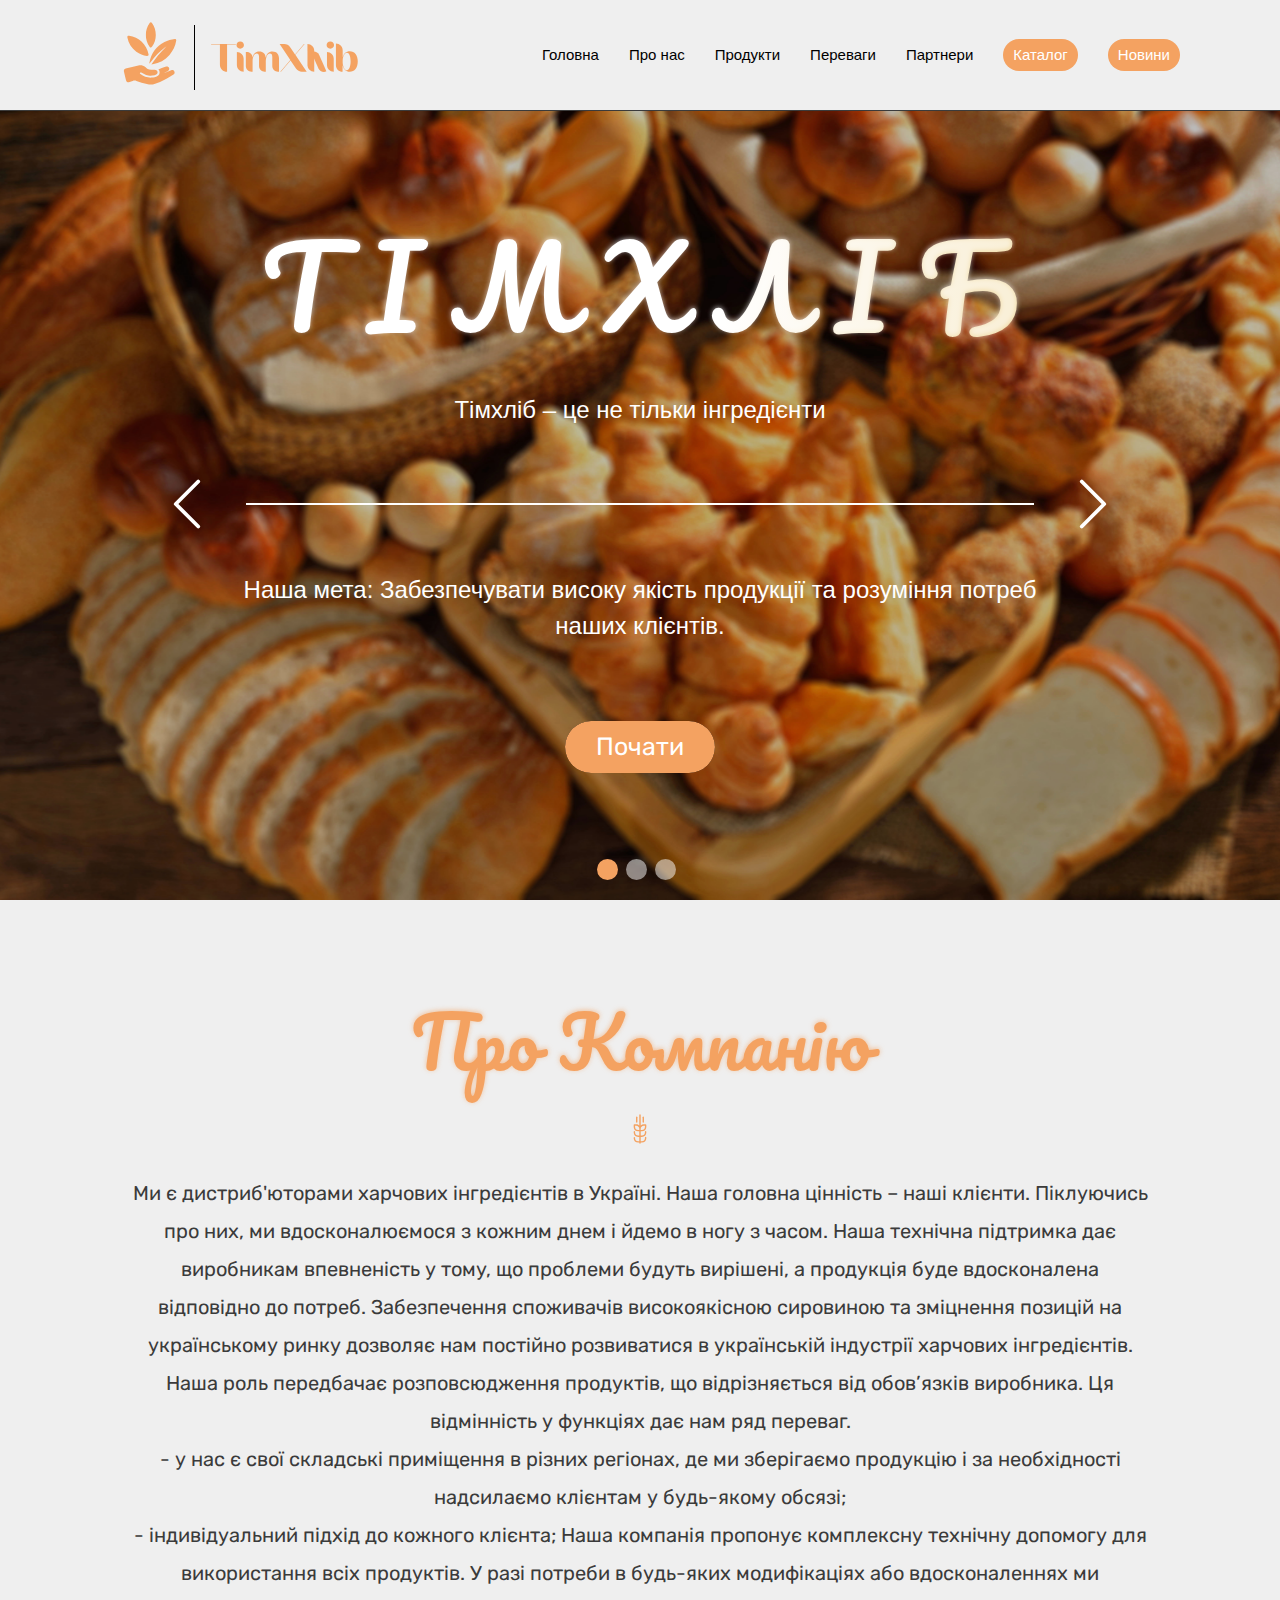
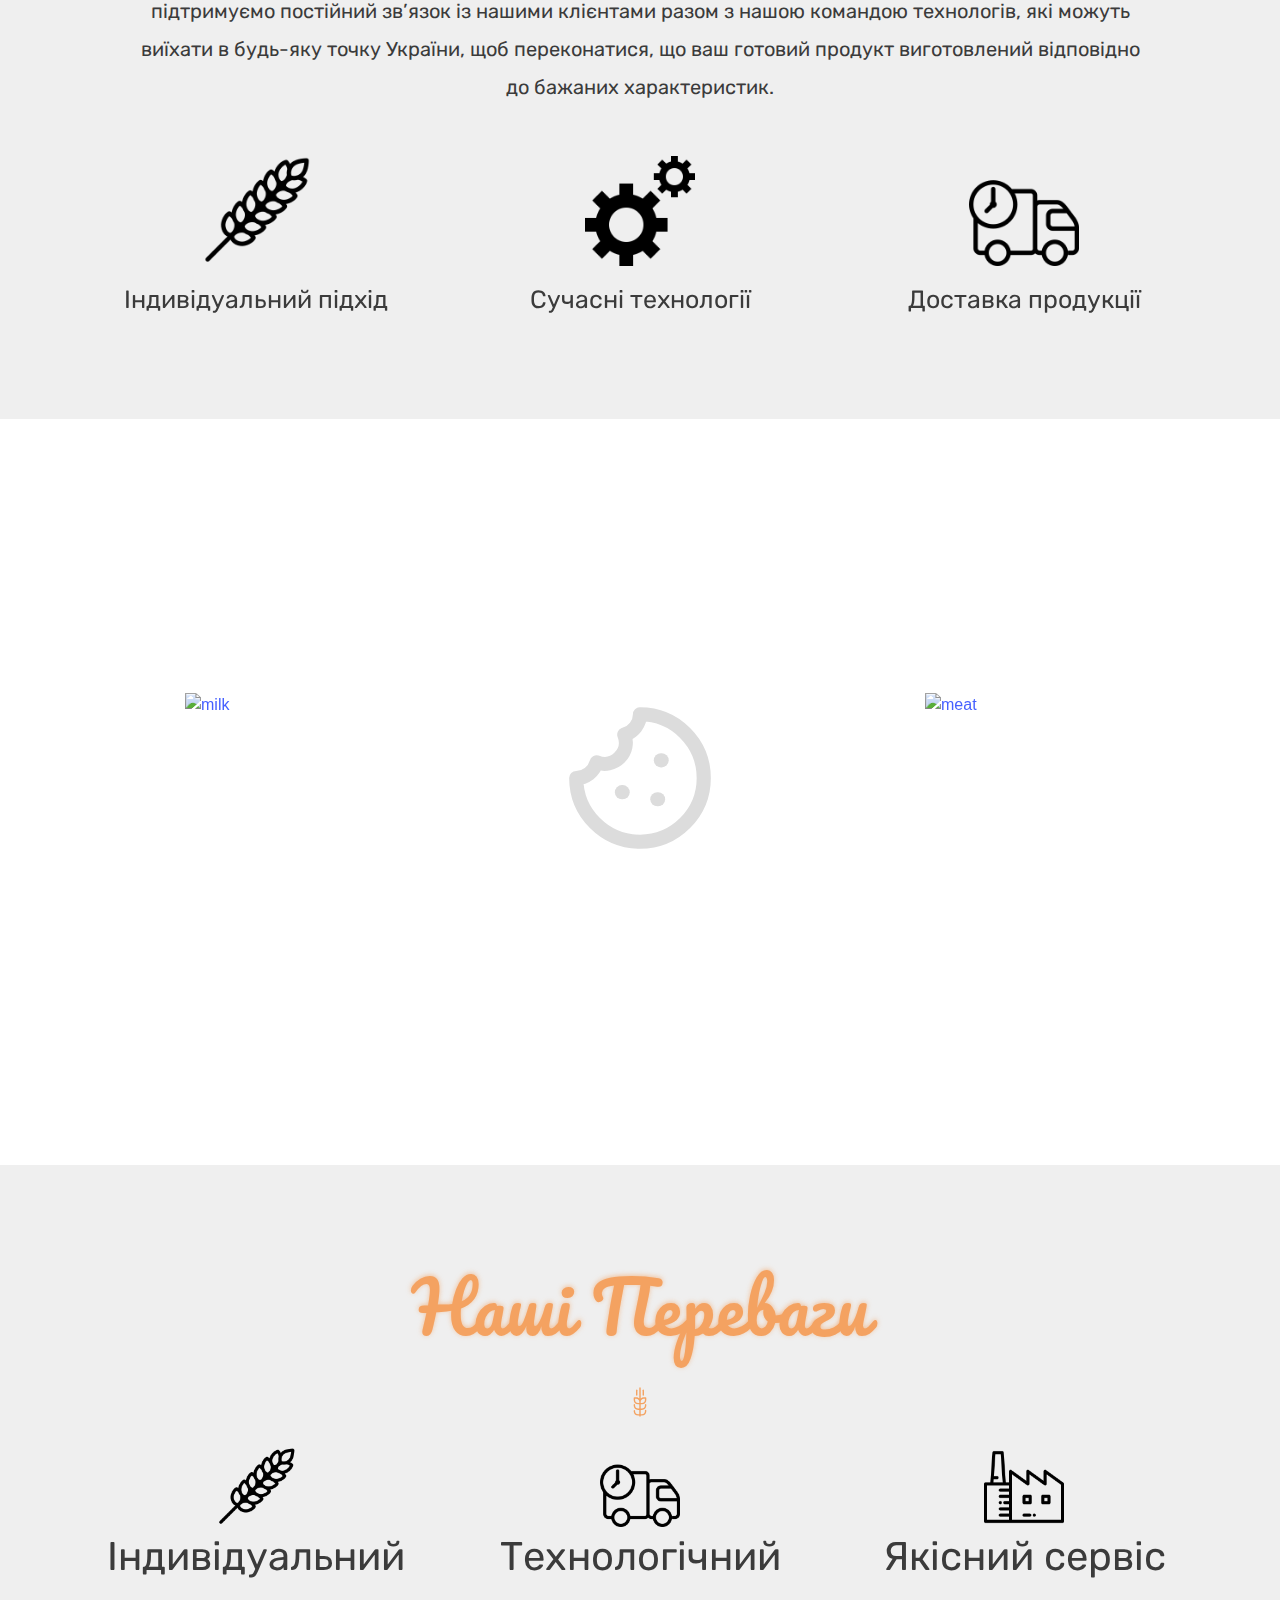
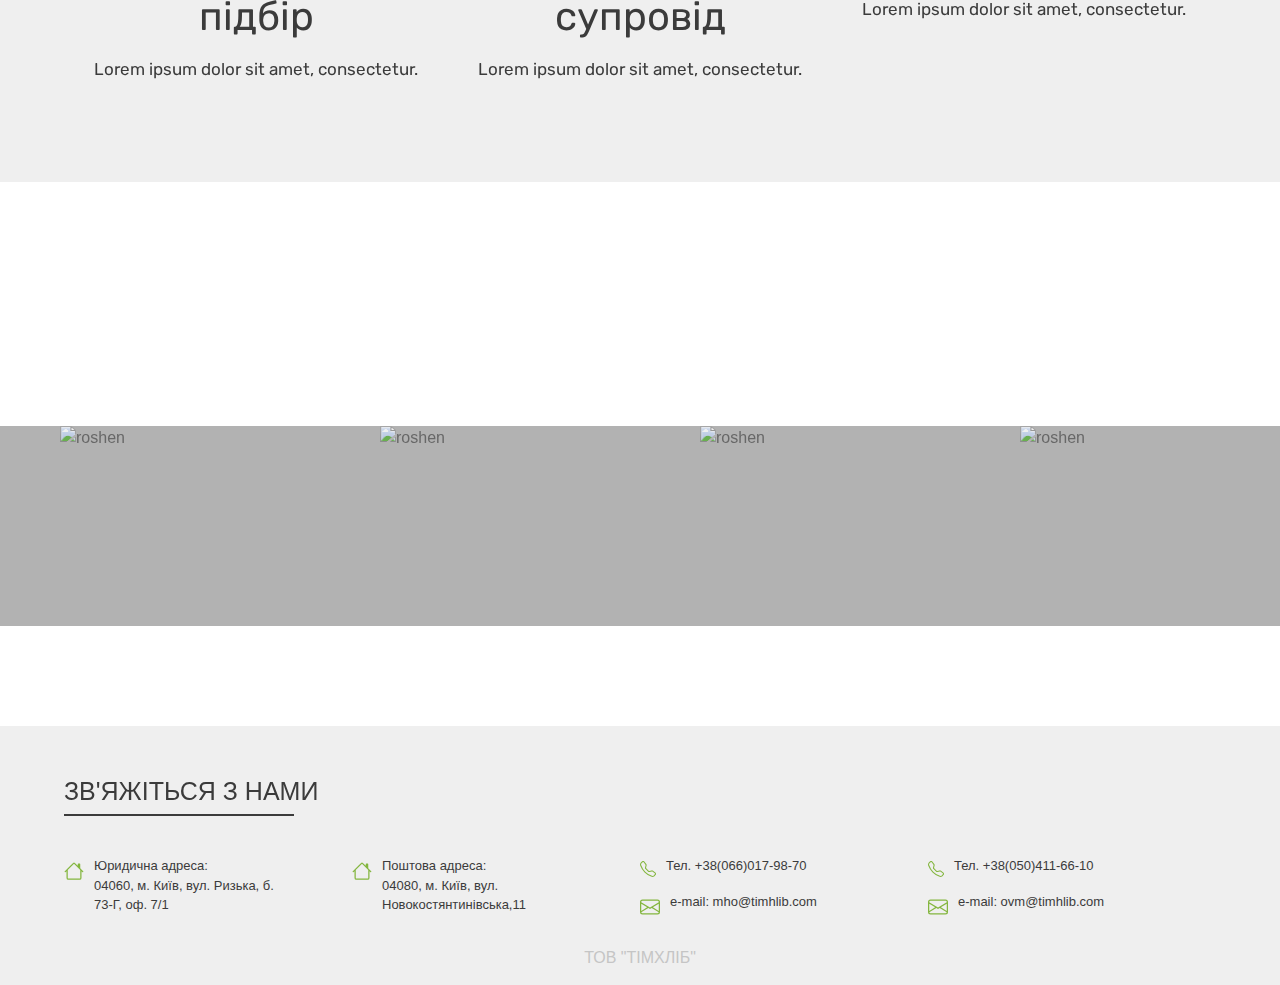
==== commit c2cbadb3: "maintext" ====
--- a/index.html
+++ b/index.html
@@ -59,8 +59,7 @@
                                 Т І М Х Л І Б
                             </h1>
                             <h2 class="header-description">
-                                Lorem ipsum dolor sit amet, consectetur adipiscing elit, sed do
-                                eiusmod consectetur tempor incididunt.
+                                Тімхліб – це не тільки інгредієнти
                             </h2>
                             <div class="header-middle-control">
                                 <button class="carousel-control-prev" type="button"
@@ -77,9 +76,7 @@
                             </div>
 
                             <p class="description_text">
-                                Lorem ipsum dolor sit amet, consectetur adipiscing elit, sed do
-                                eiusmod consectetur tempor incididunt.&nbsp;Lorem ipsum dolor
-                                sit.
+                                Наша мета: Забезпечувати високу якість продукції та розуміння потреб наших клієнтів.
                             </p>
                             <div class="header-start">
                                 <button class="start_button" data-href="about-us">
@@ -96,8 +93,7 @@
                                 <span>Т І М Х Л І Б</span>
                             </h1>
                             <h2 class="header-description">
-                                Lorem ipsum dolor sit amet, consectetur adipiscing elit, sed do
-                                eiusmod consectetur tempor incididunt Lorem, ipsum dolor sit amet..
+                                Тімхліб – це не тільки інгредієнти
                             </h2>
                             <div class="header-middle-control">
                                 <button class="carousel-control-prev" type="button"
@@ -113,9 +109,7 @@
                                 </button>
                             </div>
                             <p class="description_text">
-                                Lorem ipsum dolor sit amet, consectetur adipiscing elit, sed do
-                                eiusmod consectetur tempor incididunt.&nbsp;Lorem ipsum dolor
-                                sit.
+                                Нас обирають, тому що ми пропонуємо широкий спектр ферментів, емульгаторів та інших інгрідієнтів для хлібопекарської промисловості.
                             </p>
                             <div class="header-start">
                                 <button class="start_button" data-href="about-us">
@@ -132,8 +126,7 @@
                                 <span>Т І М Х Л І Б</span>
                             </h1>
                             <h2 class="header-description">
-                                Lorem ipsum dolor sit amet, consectetur adipiscing elit, sed do
-                                eiusmod consectetur tempor incididunt. Lorem ipsum dolor sit amet consectetur.
+                                Тімхліб – це не тільки інгредієнти
                             </h2>
                             <div class="header-middle-control">
                                 <button class="carousel-control-prev" type="button"
@@ -149,9 +142,7 @@
                                 </button>
                             </div>
                             <p class="description_text">
-                                Lorem ipsum dolor sit amet, consectetur adipiscing elit, sed do
-                                eiusmod consectetur tempor incididunt.&nbsp;Lorem ipsum dolor
-                                sit.
+                                Ми пропонуємо якісний соєвий ізолят для м’ясної промисловості. Головна мета для нас: покращити консистенцію та смак готової продукції.
                             </p>
                             <div class="header-start">
                                 <button class="start_button" data-href="about-us">
@@ -193,13 +184,12 @@
                 <div class="right_separator"></div>
             </div>
             <p class="about-us-paragraph">
-                Lorem ipsum dolor sit amet, consectetur adipiscing elit, sed do
-                eiusmod tempor incididunt ut labore et dolore magna aliqua. Ut
-                enim ad minim veniam, quis nostrud exercitation ullamco laboris
-                nisi ut aliquip ex ea commodo consequat. Duis aute irure dolor
-                in reprehenderit in voluptate velit esse cillum dolore eu fugiat
-                nulla pariatur. Excepteur sint occaecat cupidatat non proident,
-                sunt in culpa qui officia deserunt mollit anim id est laborum.
+                Ми є дистриб'юторами харчових інгредієнтів в Україні. Наша головна цінність – наші клієнти. Піклуючись про них, ми вдосконалюємося з кожним днем і йдемо в ногу з часом. Наша технічна підтримка дає виробникам впевненість у тому, що проблеми будуть вирішені, а продукція буде вдосконалена відповідно до потреб. Забезпечення споживачів високоякісною сировиною та зміцнення позицій на українському ринку дозволяє нам постійно розвиватися в українській індустрії харчових інгредієнтів.
+
+                Наша роль передбачає розповсюдження продуктів, що відрізняється від обов’язків виробника. Ця відмінність у функціях дає нам ряд переваг. <br>
+                - у нас є свої складські приміщення в різних регіонах, де ми зберігаємо продукцію і за необхідності надсилаємо клієнтам у будь-якому обсязі; <br>
+                - індивідуальний підхід до кожного клієнта;
+                Наша компанія пропонує комплексну технічну допомогу для використання всіх продуктів. У разі потреби в будь-яких модифікаціях або вдосконаленнях ми підтримуємо постійний зв’язок із нашими клієнтами разом з нашою командою технологів, які можуть виїхати в будь-яку точку України, щоб переконатися, що ваш готовий продукт виготовлений відповідно до бажаних характеристик.
             </p>
         </div>
         <div class="swiper about-swiper">
